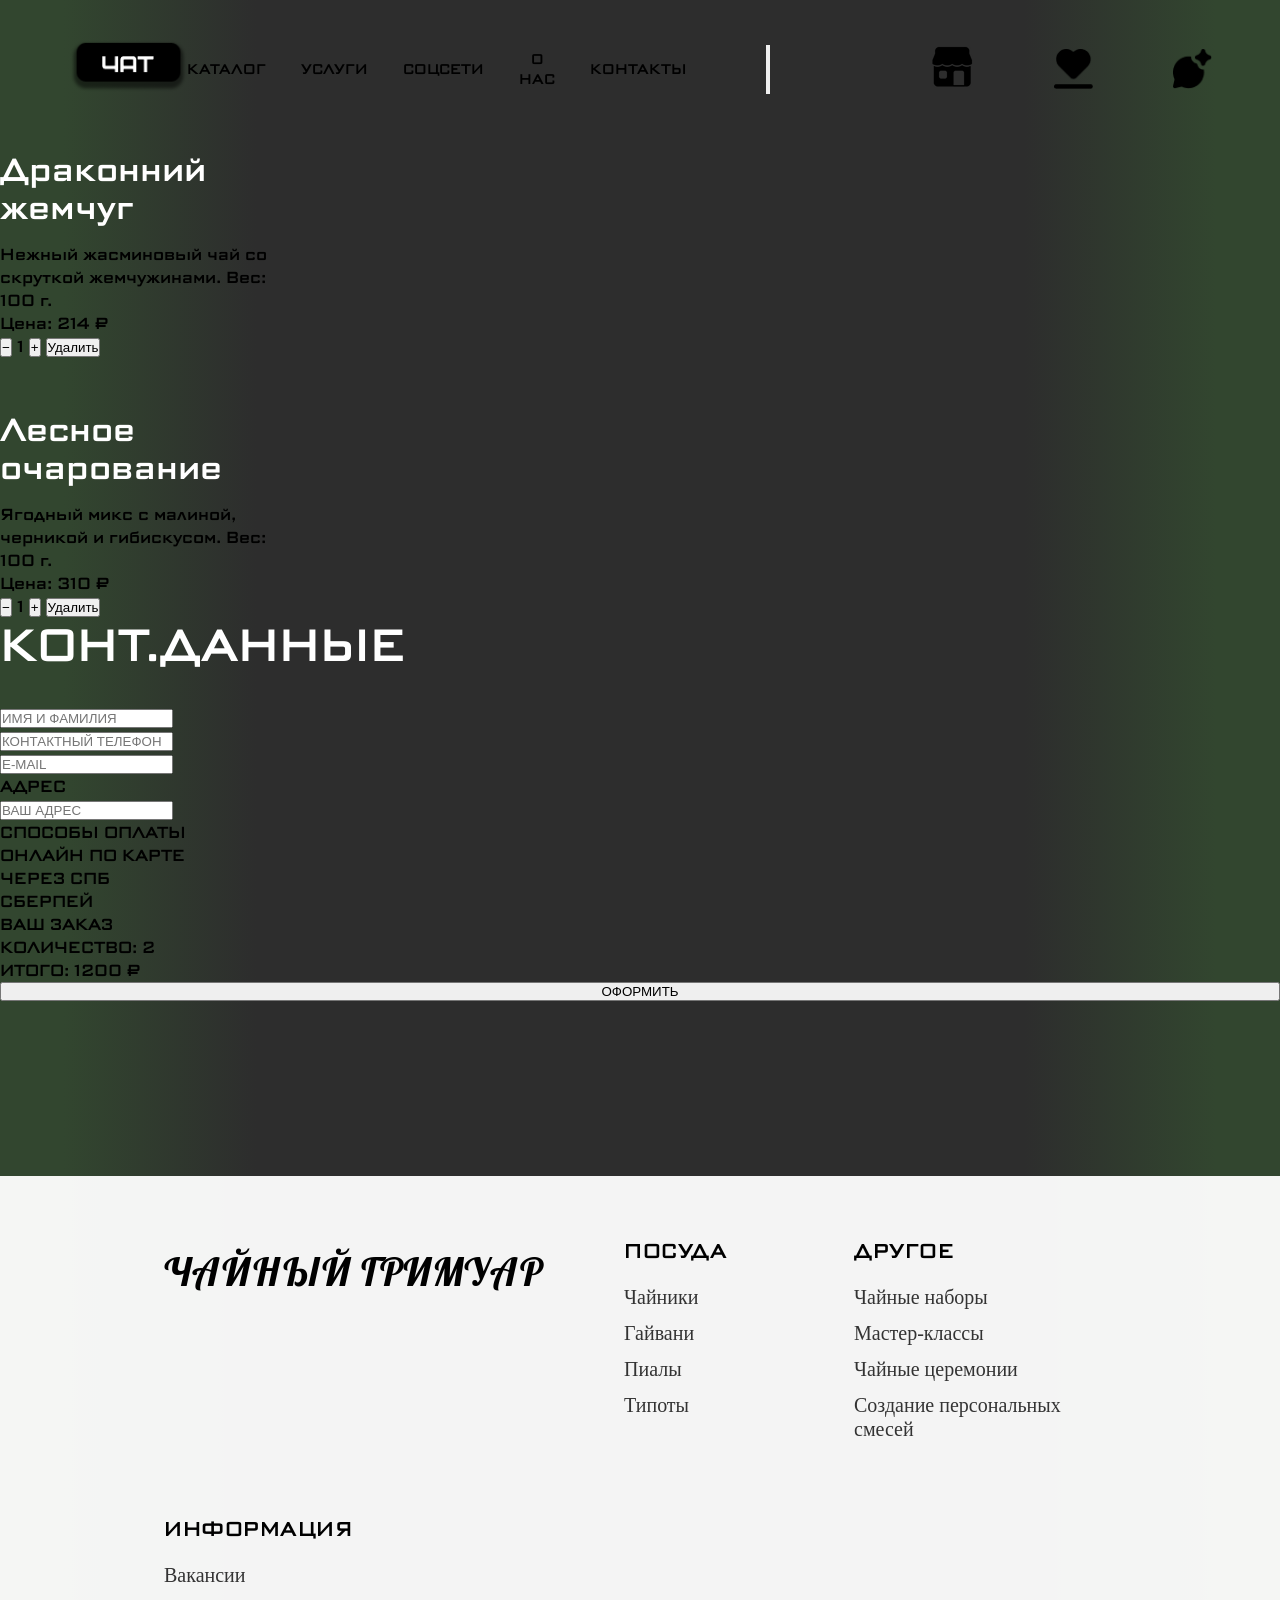
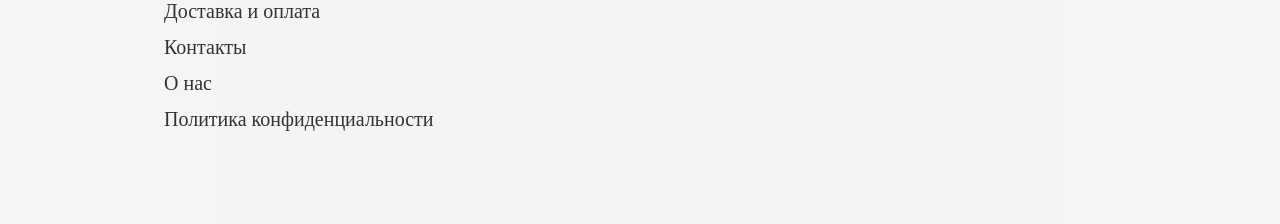
==== basket.html @ 6eab1c22 "Update basket.html" ====
<!DOCTYPE html>
<html lang="ru">
<head>
  <meta charset="UTF-8">
  <meta name="viewport" content="width=device-width, initial-scale=1.0, user-scalable=yes">
  <title>Корзина — Чайный магазин</title>
  <link rel="stylesheet" href="styles/stylebasked.css">
  <!-- Подключение шрифтов -->
    <link href="https://fonts.cdnfonts.com/css/figma-hand" rel="stylesheet">
    <link rel="stylesheet" href="styles/styles.css">
    <link rel="preconnect" href="https://fonts.googleapis.com">
<link rel="preconnect" href="https://fonts.gstatic.com" crossorigin>
<link href="https://fonts.googleapis.com/css2?family=Lobster&display=swap" rel="stylesheet">
    <link rel="preconnect" href="https://fonts.googleapis.com">
<link rel="preconnect" href="https://fonts.gstatic.com" crossorigin>
<link href="https://fonts.googleapis.com/css2?family=Science+Gothic:wght@100..900&display=swap" rel="stylesheet">
  
</head>
<body>
  <div class="page">
    <!-- Шапка -->
    <div class="header">
            <div class="icon-img-btn">
                <button class="special-icon-btn">
                    <img src="images/чат 3.png" alt="icon-img-btn">
                </button>
    </div>
        <div class="nav-links">
            <button class="nav-link">КАТАЛОГ</button>
            <button class="nav-link">УСЛУГИ</button>
            <button class="nav-link">СОЦСЕТИ</button>
            <button class="nav-link">О НАС</button>
            <button class="nav-link">КОНТАКТЫ</button>
        </div>
        <!-- правый блок: 3 иконки + кнопка -->
        <div class="right-group">
            <div class="social-icons">
                <button class="icon-btn">
                    <a href="index.html">
                    <button class="nav-link"><img src="images/главстр.png" alt="Главная">
                    </a>
                </button>
                <button class="social-icon"><img src="images/Union.png" alt="избранное"></button>
                <button class="social-icon"><img src="images/чат.png" alt="чат"></button>
            </div>
            <div class="special-icon-wrapper">
                <button class="special-icon-btn">
                  <a href="login.html">
                  <img src="images/логин1.png" alt="special icon">
                  </a>
                </button>
            </div>
        </div>
    </div>

    <!-- Карточки товаров (корзина) — пролистываются по две вниз, с управлением -->
    <div class="cart-section" id="cartSection">
      <div class="cart-items-container" id="cartContainer">
        <!-- карточки генерируются JS, но можно и статично для демонстрации -->
      </div>
      <!-- стрелки для добавления/удаления? по условию: "с возможностью удалить товар, добавить еще с помощью стрелки" 
           интерпретируем как внутри карточки стрелки количества и кнопка удаления -->
    </div>

        <!-- Блок КОНТ.ДАННЫЕ -->
    <div class="contacts-block">
      <div class="contacts-title">КОНТ.ДАННЫЕ</div>
      <div class="contact-field">
        <input type="text" placeholder="ИМЯ И ФАМИЛИЯ" id="nameInput">
      </div>
      <div class="contact-field">
        <input type="text" placeholder="КОНТАКТНЫЙ ТЕЛЕФОН" id="phoneInput">
      </div>
      <div class="contact-field">
        <input type="email" placeholder="E-MAIL" id="emailInput">
      </div>
    </div>

    <!-- Блок АДРЕС -->
    <div class="address-block">
      <div class="address-title">АДРЕС</div>
      <div class="address-field">
        <input type="text" placeholder="ВАШ АДРЕС" id="addressInput">
      </div>
    </div>

    <!-- Блок Способы оплаты -->
    <div class="payment-block">
      <div class="payment-title">СПОСОБЫ ОПЛАТЫ</div>
      <div class="payment-options" id="paymentOptions">
        <div class="payment-option" data-value="online">
          <div class="radio-circle" onclick="selectPayment(this)"></div>
          <span class="payment-text">ОНЛАЙН ПО КАРТЕ</span>
        </div>
        <div class="payment-option" data-value="spb">
          <div class="radio-circle" onclick="selectPayment(this)"></div>
          <span class="payment-text">ЧЕРЕЗ СПБ</span>
        </div>
        <div class="payment-option" data-value="sberpay">
          <div class="radio-circle" onclick="selectPayment(this)"></div>
          <span class="payment-text">СБЕРПЕЙ</span>
        </div>
      </div>
    </div>
 </div>
  
    <!-- ВАШ ЗАКАЗ -->
    <div class="order-summary">ВАШ ЗАКАЗ</div>
    <div class="order-details">
      <span>КОЛИЧЕСТВО:</span>
      <span id="totalQuantity">2</span>
    </div>
    <div class="total-block">
      <span>ИТОГО:</span>
      <span id="totalPrice">1200 ₽</span>
    </div>

    <!-- Кнопка ОФОРМИТЬ -->
    <button class="checkout-btn" id="checkoutButton">ОФОРМИТЬ</button>

    <!-- Подвал -->
    <footer class="footer">
    <div class="footer-content">
        <div class="footer-brand">
            <h2 class="brand-title">ЧАЙНЫЙ ГРИМУАР</h2>
        </div>
        <div class="footer-links">
            <div class="footer-column">
                <h3 class="column-title">ПОСУДА</h3>
                <ul class="footer-list">
                    <li><a href="#">Чайники</a></li>
                    <li><a href="#">Гайвани</a></li>
                    <li><a href="#">Пиалы</a></li>
                    <li><a href="#">Типоты</a></li>
                </ul>
            </div>
            <div class="footer-column">
                <h3 class="column-title">ДРУГОЕ</h3>
                <ul class="footer-list">
                    <li><a href="#">Чайные наборы</a></li>
                    <li><a href="#">Мастер-классы</a></li>
                    <li><a href="#">Чайные церемонии</a></li>
                    <li><a href="#">Создание персональных смесей</a></li>
                </ul>
            </div>
        </div>
        <div class="footer-info">
            <h3 class="column-title">ИНФОРМАЦИЯ</h3>
            <ul class="footer-list">
                <li><a href="#">Вакансии</a></li>
                <li><a href="#">Доставка и оплата</a></li>
                <li><a href="#">Контакты</a></li>
                <li><a href="#">О нас</a></li>
                <li><a href="#">Политика конфиденциальности</a></li>
            </ul>
        </div>
        <div class="image-section"></div>
    </div>
</footer>
    <script>
    
    (function() {
      // Данные товаров в корзине (чай)
      const products = [
        { id: 1, name: 'Драконний жемчуг', price: 214, quantity: 1, image: 'images/Rectangle 49.png',
    description: 'Нежный жасминовый чай со скруткой жемчужинами. Вес: 100 г.'
  },
        { id: 2, name: 'Лесное очарование', price: 310, quantity: 1, image: 'images/Rectangle 41.png',
    description: 'Ягодный микс с малиной, черникой и гибискусом. Вес: 100 г.'
  }
      ];

      const cartContainer = document.getElementById('cartContainer');
      const totalQuantitySpan = document.getElementById('totalQuantity');
      const totalPriceSpan = document.getElementById('totalPrice');

      // Функция пересчета итогов
      function updateTotals() {
        let totalQty = 0;
        let totalCost = 0;
        const cards = document.querySelectorAll('.product-card');
        cards.forEach(card => {
          const qtyEl = card.querySelector('.quantity-value');
          const price = parseInt(card.dataset.price);
          const qty = parseInt(qtyEl.textContent);
          totalQty += qty;
          totalCost += price * qty;
        });
        totalQuantitySpan.textContent = totalQty;
        totalPriceSpan.textContent = totalCost + ' ₽';
      }

      // Удаление товара
      window.deleteProduct = function(cardElement) {
        cardElement.remove();
        updateTotals();
        
      };

      // Изменение количества (стрелки)
      window.changeQuantity = function(button, delta) {
        const card = button.closest('.product-card');
        const qtySpan = card.querySelector('.quantity-value');
        let currentQty = parseInt(qtySpan.textContent);
        currentQty = Math.max(1, currentQty + delta); // минимум 1
        qtySpan.textContent = currentQty;
        updateTotals();
      };

      
      // Рендер одной карточки
     function renderProductCard(product) {
  const cardDiv = document.createElement('div');
  cardDiv.className = 'product-card';
  cardDiv.dataset.price = product.price;
  cardDiv.dataset.id = product.id;
  
  cardDiv.innerHTML = `
    <!-- Картинка товара -->
    <div class="product-image" style="background-image: url('${product.image}');"></div>
    
    <!-- Информация о товаре -->
    <div class="product-info">
      <div class="product-title">${product.name}</div>
      
      <!-- Описание чая (между названием и ценой) -->
      <div class="product-description">${product.description}</div>
      
      <div class="product-desc">Цена: ${product.price} ₽</div>
      <div class="product-controls">
        <button class="quantity-btn" onclick="changeQuantity(this, -1)">−</button>
        <span class="quantity-value">${product.quantity}</span>
        <button class="quantity-btn" onclick="changeQuantity(this, 1)">+</button>
        <button class="delete-btn" onclick="deleteProduct(this.closest('.product-card'))">Удалить</button>
      </div>
    </div>
  `;
  
  cartContainer.appendChild(cardDiv);
}

      // Инициализация корзины
      function initCart() {
        cartContainer.innerHTML = '';
        products.forEach(p => renderProductCard(p));
        
        const existingBtn = document.getElementById('addProductBtn');
        if (existingBtn) existingBtn.remove();
        addMoreBtn.id = 'addProductBtn';
        document.getElementById('cartSection').appendChild(addMoreBtn);
        updateTotals();
      }

      // Выбор способа оплаты (галочка в кружке)
      window.selectPayment = function(circleElement) {
        // снять выделение со всех кружков в блоке
        const allCircles = document.querySelectorAll('#paymentOptions .radio-circle');
        allCircles.forEach(c => c.classList.remove('checked'));
        // добавить checked на выбранный
        circleElement.classList.add('checked');
      };

  
      // Кнопка ОФОРМИТЬ (просто демонстрация)
      document.getElementById('checkoutButton').addEventListener('click', function() {
        const name = document.getElementById('nameInput').value || 'Не указано';
        const phone = document.getElementById('phoneInput').value || 'Не указан';
        const email = document.getElementById('emailInput').value || 'Не указан';
        const address = document.getElementById('addressInput').value || 'Не указан';
        const paymentSelected = document.querySelector('#paymentOptions .radio-circle.checked');
        const paymentMethod = paymentSelected ? paymentSelected.closest('.payment-option').dataset.value : 'не выбран';
        alert(`Заказ оформлен!\nИмя: ${name}\nТелефон: ${phone}\nEmail: ${email}\nАдрес: ${address}\nОплата: ${paymentMethod}\nСумма: ${totalPriceSpan.textContent}`);
      });

      // Старт
      initCart();
      // По умолчанию выберем первый способ оплаты
      const firstCircle = document.querySelector('#paymentOptions .radio-circle');
      if (firstCircle) firstCircle.classList.add('checked');
    })();
  </script>
</body>
</html>
---- styles/styles.css ----
* {
    margin: 0;
    padding: 0;
    box-sizing: border-box;
}

/* Убираем подчеркивание у всех ссылок */
a {
    text-decoration: none;
}

/* Или только для навигационных ссылок */
.nav-link {
    text-decoration: none;
    color: inherit;
}

/* Для ссылок в футере */
.footer-list a {
    text-decoration: none;
    color: #333;
}

/* При наведении тоже без подчеркивания */
.nav-link:hover {
    text-decoration: none;
    opacity: 0.7;
}

/* Основной фон body — градиент */
body {
    font-family: "Science Gothic", sans-serif;
    min-height: 100vh;
    font-style: normal;
    display: flex;
    flex-direction: column;
    background: linear-gradient(90deg, 
        #32462F 0%, 
        #32462F 5%, 
        #2D2D2D 20%, 
        #2D2D2D 80%, 
        #32462F 95%, 
        #32462F 100%);
    width: 100%;
}

/* Главный контейнер */
.container {
    width: 100%;
    max-width: 100%;
    margin: 0 auto;
    font-family: "Science Gothic", sans-serif;
    font-size: 14px;
    color: #000;
    flex: 1;
    display: flex;
    flex-direction: column;
}

/* Белый фон для верхней части */
.white-bg-section {
    background-color: white;
    width: 100%;
    margin: 0;
    padding: 0;
}

.image-bg-section {
    background-image: url('images/фон.png');
    background-size: cover;
    background-repeat: no-repeat;
    background-position: center;
    height: 770px;
    width: 100%;
    position: relative;
}

/* Контент внутри */
.content-wrapper {
    max-width: 1440px;
    margin: 0 auto;
    width: 100%;
    height: 100%;
}

/* ===== ШАПКА ===== */
.header {
    display: grid;
    grid-template-columns: 1fr auto 1fr;
    align-items: center;
    padding-top: 40px;
    padding-left: 60px;
    padding-right: 80px;
    width: 100%;
    position: relative;
    z-index: 2;
    flex-shrink: 0;
}

/* Левая кнопка-иконка */
.icon-img-btn img {
    display: block;
    align-items: center;
    height: 55px;
    background: none;
    cursor: pointer;
    width: auto;
    transition: opacity 0.2s;
}

.icon-img-btn img:hover {
    opacity: 0.7;
}

/* Навигация */
.nav-links {
    display: flex;
    gap: 35px;
    padding-right: 80px;
    justify-self: center;
    align-self: center;
}

.nav-link {
    font-family: "Science Gothic", sans-serif;
    font-size: 14px;
    color: rgb(0, 0, 0);
    background: none;
    border: none;
    cursor: pointer;
    padding: 0;
    transition: opacity 0.2s;
}

.nav-link:hover {
    opacity: 0.6;
}

/* Правый блок */
.right-group {
    display: flex;
    align-items: center;
    gap: 70px;
    justify-self: end;
}

.social-icons {
    display: flex;
    gap: 80px;
}

.social-icon {
    background: none;
    border: none;
    cursor: pointer;
    padding: 0;
    transition: opacity 0.2s;
}

.social-icon:hover {
    opacity: 0.7;
}

.social-icon img {
    display: block;
    height: 40px;
    width: auto;
}

.special-icon-wrapper {
    margin-right: 0;
}

.special-icon-btn {
    margin-left: 10px;
    background: none;
    border: none;
    cursor: pointer;
    padding: 0;
    transition: opacity 0.2s;
}

.special-icon-btn:hover {
    opacity: 0.7;
}

.special-icon-btn img {
    display: block;
    height: 52px;
    width: auto;
}

/* ===== HERO СЕКЦИЯ ===== */
.hero-section {
    display: grid;
    grid-template-columns: 1fr 1fr;
    gap: 40px;
    margin: 0 auto;
    padding-left: 80px;
    padding-right: 80px;
    padding-bottom: 100px;
    margin-top: 85px;
}

.hero-left {
    display: flex;
    flex-direction: column;
    align-items: flex-start;
    justify-content: flex-start;
}

.main-title {
    font-family: "Lobster", sans-serif;
    font-size: 95px;
    font-style: normal;
    line-height: 1.05;
    color: black;
    text-transform: uppercase;
    margin-left: 150px;
    letter-spacing: 2px;
    max-width: 600px;
}

.sub-text {
    font-family: "Science Gothic", sans-serif;
    font-size: 16px;
    color: black;
    margin-top: 23px;
    margin-left: 150px;
    max-width: 335px;
    line-height: 1.4;
}

.buy-btn {
    margin-top: 35px;
    margin-left: 150px;
    width: 260px;
    height: 40px;
    background-color: black;
    border-radius: 10px;
    border: none;
    cursor: pointer;
    font-family: "Science Gothic", sans-serif;
    font-size: 24px;
    color: white;
    display: flex;
    align-items: center;
    justify-content: center;
    transition: all 0.2s;
}

.buy-btn:hover {
    background-color: #333;
}

.hero-right {
    display: flex;
    justify-content: flex-end;
    align-items: flex-start;
}

.hero-image {
    max-width: 100%;
    height: auto;
    margin-top: -10px;
    margin-right: 10px;
    width: 510px;
    object-fit: contain;
}

/* ===== СЕКЦИЯ С ГРАДИЕНТНЫМ ФОНОМ ===== */
.gradient-bg-section {
    width: 100%;
    padding: 60px 80px;
    color: white;
}

.gradient-content {
    max-width: 1200px;
    margin: 0 auto;
    text-align: center;
}

.gradient-content h2 {
    font-family: "Lobster", sans-serif;
    font-size: 48px;
    margin-bottom: 30px;
}

.gradient-content p {
    font-family: "Science Gothic", sans-serif;
    font-size: 18px;
    line-height: 1.6;
    max-width: 800px;
    margin: 0 auto;
}

/* ===== СЕКЦИЯ НОВАЯ КОЛЛЕКЦИЯ ===== */
.new-collection-section {
    width: 100%;
    padding-top: 130px;
    padding-bottom: 0;
}

.section-title {
    font-family: "Science Gothic", sans-serif;
    font-size: 64px;
    color: white;
    text-align: center;
    margin: 0;
    font-weight: normal;
    letter-spacing: 2px;
}

/* ===== КЛИКАБЕЛЬНЫЕ КАРТИНКИ КОЛЛЕКЦИИ ===== */
.collection-item {
    flex-shrink: 0;
    position: relative;
    display: inline-block;
    cursor: pointer;
    border-radius: 20px;
    transition: all 0.3s ease;
}

.collection-item:hover {
    box-shadow: 0 0 0 6px #32462F, 0 0 0 12px #4a6b44;
    border-radius: 20px;
    transition: all 0.25s ease;
}

.collection-item:active {
    box-shadow: 0 0 0 6px #000000, 0 0 0 12px #1a1a1a, 0 0 20px 15px rgba(0, 0, 0, 0.5);
    transform: scale(0.98);
    transition: all 0.1s ease;
}

.collection-item:active::before {
    content: '';
    position: absolute;
    top: 50%;
    left: 50%;
    width: 100%;
    height: 100%;
    background: radial-gradient(circle, rgba(50, 70, 47, 0.4) 0%, rgba(0, 0, 0, 0) 70%);
    border-radius: 20px;
    transform: translate(-50%, -50%) scale(1);
    pointer-events: none;
    animation: ripple 0.3s ease-out;
}

@keyframes ripple {
    0% {
        transform: translate(-50%, -50%) scale(0.5);
        opacity: 1;
    }
    100% {
        transform: translate(-50%, -50%) scale(1.5);
        opacity: 0;
    }
}

.collection-link {
    display: block;
    text-decoration: none;
}

.collection-item img {
    width: auto;
    height: auto;
    max-width: 100%;
    display: block;
    border-radius: 20px;
    pointer-events: none;
}

.collection-items {
    display: flex;
    justify-content: flex-start;
    gap: 89px;
    margin-top: 75px;
    padding-left: 115px;
    padding-right: 115px;
    flex-wrap: wrap;
}

/* ===== СЕКЦИЯ С УСЛУГОЙ ===== */
.service-detail-section {
    width: 100%;
    padding-top: 11px;
    padding-bottom: 100px;
}

.service-content {
    display: flex;
    align-items: flex-start;
    justify-content: flex-start;
    gap: 70px;
    padding-left: 190px;
    padding-right: 190px;
    flex-wrap: wrap;
}

.service-image {
    flex-shrink: 0;
}

.service-image img {
    width: auto;
    height: auto;
    max-width: 100%;
    display: block;
}

.service-text-block {
    flex: 1;
    max-width: 600px;
}

.service-title {
    font-family: "Science Gothic", sans-serif;
    font-size: 40px;
    color: white;
    margin: 0 0 45px 0;
    font-weight: normal;
    line-height: 1.2;
}

.service-description {
    font-family: 'Figma Hand', 'Kalam', cursive;
    font-size: 20px;
    color: white;
    margin: 0 0 50px 0;
    line-height: 1.4;
    max-width: 500px;
}

.service-btn {
    width: 220px;
    height: 42px;
    background-color: black;
    border-radius: 10px;
    border: none;
    cursor: pointer;
    font-family: "Science Gothic", sans-serif;
    font-size: 24px;
    color: white;
    display: flex;
    align-items: center;
    justify-content: center;
    transition: all 0.3s ease;
}

.service-btn:hover {
    background-color: #333;
    transform: scale(1.02);
}

.service-btn:active {
    background-color: #1a1a1a;
    transform: scale(0.98);
}

/* ===== СЕКЦИЯ С МАСТЕР-КЛАССАМИ ===== */
.masterclass-section {
    background: linear-gradient(90deg, 
        #32462F 0%, 
        #32462F 5%, 
        #2D2D2D 20%, 
        #2D2D2D 80%, 
        #32462F 95%, 
        #32462F 100%);
    width: 100%;
    padding-top: 70px;
    padding-bottom: 100px;
}

.masterclass-content {
    display: flex;
    align-items: flex-start;
    justify-content: space-between;
    gap: 70px;
    padding-left: 190px;
    padding-right: 150px;
    flex-wrap: wrap;
}

.masterclass-text-block {
    flex: 1;
    max-width: 500px;
}

.masterclass-title {
    font-family: "Science Gothic", sans-serif;
    font-size: 40px;
    color: white;
    margin: 0 0 50px 0;
    font-weight: normal;
    line-height: 1.2;
}

.masterclass-description {
    font-family: 'Figma Hand', 'Kalam', cursive;
    font-size: 20px;
    color: white;
    margin: 0 0 75px 0;
    line-height: 1.4;
}

.masterclass-btn {
    width: 220px;
    height: 42px;
    background-color: black;
    border-radius: 10px;
    border: none;
    cursor: pointer;
    font-family: "Science Gothic", sans-serif;
    font-size: 24px;
    color: white;
    display: flex;
    align-items: center;
    justify-content: center;
    transition: all 0.3s ease;
}

.masterclass-btn:hover {
    background-color: #333;
    transform: scale(1.02);
}

.masterclass-btn:active {
    background-color: #1a1a1a;
    transform: scale(0.98);
}

.masterclass-image {
    flex-shrink: 0;
}

.masterclass-image img {
    width: auto;
    height: auto;
    max-width: 100%;
    display: block;
}

/* ===== СЕКЦИЯ О НАС ===== */
.about-section {
    background: linear-gradient(90deg, 
        #32462F 0%, 
        #32462F 5%, 
        #2D2D2D 20%, 
        #2D2D2D 80%, 
        #32462F 95%, 
        #32462F 100%);
    width: 100%;
    padding-top: 185px;
    padding-bottom: 100px;
}

.about-content {
    display: grid;
    grid-template-columns: 1fr;
    grid-template-areas: "stack";
    padding-left: 190px;
    padding-right: 375px;
}

.about-image {
    grid-area: stack;
    justify-self: start;
    z-index: 1;
}

.about-text-block {
    grid-area: stack;
    justify-self: end;
    align-self: start;
    width: 400px;
    z-index: 2;
}

.about-title {
    font-family: "Science Gothic", sans-serif;
    font-size: 64px;
    color: white;
    margin: 10px 0 0 0;
    font-weight: normal;
}

.about-description {
    font-family: 'Figma Hand', 'Kalam', cursive;
    font-size: 20px;
    color: white;
    margin: 0;
    line-height: 1.5;
}

/* ===== СЕКЦИЯ С ОТЗЫВАМИ ===== */
.reviews-title {
    font-family: "Science Gothic", sans-serif;
    font-size: 64px;
    color: white;
    text-align: center;
    margin: 0 0 0px 0;
    margin-bottom: 20px;
    font-weight: normal;
    position: relative;
    z-index: 1;
}

.reviews-section {
    width: 100%;
    padding-top: 0px;
    padding-bottom: 80px;
    position: relative;
}

.reviews-section::before {
    content: "";
    position: absolute;
    bottom: 0;
    left: 0;
    width: 100%;
    height: 740px;
    background: #334F2F;
    z-index: 0;
}

.carousel-container {
    position: relative;
    max-width: 1200px;
    margin: 0 auto;
    overflow: hidden;
    padding: 20px 0;
    z-index: 1;
}

.carousel-track {
    display: flex;
    gap: 30px;
    transition: transform 0.5s ease;
    will-change: transform;
}

.review-card {
    flex: 0 0 330px;
    height: 487px;
    background: white;
    border-radius: 20px;
    overflow: hidden;
}

.review-green-part {
    height: 367px;
    background: #55a53a;
    padding: 50px 30px 0 30px;
    position: relative;
}

.stars {
    color: #ffffff;
    font-size: 40px;
    letter-spacing: 5px;
    margin-bottom: 30px;
}

.review-text {
    color: white;
    font-family: 'Figma Hand', 'Kalam', cursive;
    font-size: 20px;
    line-height: 1.5;
}

.review-white-part {
    height: 120px;
    background: white;
    position: relative;
    display: flex;
    flex-direction: column;
    align-items: center;
    padding-top: 30px;
}

.avatar {
    width: 82px;
    height: 82px;
    border-radius: 50%;
    overflow: hidden;
    margin-top: -60px;
    margin-bottom: 20px;
    border: 3px solid #55a53a;
    background: white;
}

.avatar img {
    width: 100%;
    height: 100%;
    object-fit: cover;
}

.username {
    font-family: "Science Gothic", sans-serif;
    font-size: 20px;
    color: black;
    text-align: center;
}

.carousel-btn {
    position: absolute;
    top: 50%;
    transform: translateY(-50%);
    width: 50px;
    height: 50px;
    background: rgb(32, 67, 31);
    color: white;
    border: none;
    border-radius: 50%;
    font-size: 30px;
    cursor: pointer;
    z-index: 2;
    transition: all 0.3s ease;
    display: flex;
    align-items: center;
    justify-content: center;
}

.carousel-btn:hover {
    background: rgb(34, 80, 24);
}

.prev-btn {
    left: 20px;
}

.next-btn {
    right: 20px;
}

/* ===== СЕКЦИЯ КАТАЛОГА ТОВАРОВ ===== */
.services-section {
    width: 100%;
    padding-top: 160px;
    padding-bottom: 160px;
}

.services-title {
    font-family: "Science Gothic", sans-serif;
    font-size: 64px;
    color: white;
    text-align: center;
    padding-top: 160px;
    margin: 0;
}

.catalog-title {
    font-family: "Science Gothic", sans-serif;
    font-size: 64px;
    color: white;
    text-align: center;
    margin-top: 205px;
    font-weight: normal;
}

.catalog-top-btn {
    padding-left: 75px;
    margin-bottom: 65px;
}

.catalog-top-btn img {
    cursor: pointer;
    transition: opacity 0.3s ease;
}

.catalog-top-btn img:hover {
    opacity: 0.7;
}

.products-grid {
    display: flex;
    justify-content: flex-start;
    gap: 43px;
    padding-left: 75px;
    padding-right: 75px;
    flex-wrap: wrap;
}

.product-card {
    flex: 0 0 auto;
    width: calc(25% - 33px);
    min-width: 230px;
}

.product-image {
    position: relative;
    display: inline-block;
    width: 100%;
}

.product-image img:first-child {
    width: 100%;
    height: auto;
    display: block;
}

.product-btn {
    position: absolute;
    bottom: 100px;
    right: 80px;
    background: none;
    border: none;
    cursor: pointer;
    padding: 0;
    transition: all 0.3s ease;
}

.product-btn img {
    width: auto;
    height: auto;
}

.catalog-section .product-btn img {
    display: block;
    transition: filter 0.3s ease;
}

.catalog-section .product-btn:hover img {
    filter: brightness(0) saturate(100%) invert(58%) sepia(74%) saturate(455%) hue-rotate(81deg) brightness(96%) contrast(91%);
}

.catalog-section .product-btn.active img {
    filter: brightness(0) saturate(100%) invert(58%) sepia(74%) saturate(455%) hue-rotate(81deg) brightness(96%) contrast(91%);
}

.catalog-section .product-btn:active img {
    filter: brightness(0);
}

.product-title {
    font-family: "Science Gothic", sans-serif;
    font-size: 32px;
    color: white;
    margin-top: 30px;
    margin-bottom: 15px;
    line-height: 1.2;
}

.product-stars {
    color: #ffffff;
    font-size: 40px;
    letter-spacing: 5px;
    margin-bottom: 30px;
}

.product-price {
    display: flex;
    justify-content: space-between;
    align-items: center;
    font-family: "Science Gothic", sans-serif;
    font-size: 32px;
    color: white;
}

.price-btn {
    background: none;
    border: none;
    cursor: pointer;
    padding: 0;
    transition: transform 0.2s ease;
}

.price-btn:hover {
    transform: scale(1.05);
}

.price-btn:active {
    transform: scale(0.95);
}

.price-btn img {
    width: auto;
    height: auto;
    display: block;
}

/* ===== КНОПКА ПОКАЗАТЬ ЕЩЕ ===== */
.show-more-section {
    width: 100%;
    padding-top: 130px;
    padding-bottom: 0;
}

.show-more-btn {
    display: block;
    width: 327px;
    height: 82px;
    margin: 0 auto;
    background-color: white;
    border: none;
    border-radius: 15px;
    cursor: pointer;
    font-family: "Science Gothic", sans-serif;
    font-size: 32px;
    color: black;
    text-align: center;
    transition: all 0.3s ease;
}

.show-more-btn:hover {
    background-color: #e0e0e0;
    transform: scale(1.02);
}

.show-more-btn:active {
    background-color: #cccccc;
    transform: scale(0.98);
}

/* ===== СЕКЦИЯ СОЦСЕТИ ===== */
.social-section {
    width: 100%;
    padding-top: 205px;
    padding-bottom: 100px;
}

.social-title {
    font-family: "Science Gothic", sans-serif;
    font-size: 64px;
    color: white;
    text-align: center;
    margin: 0;
    font-weight: normal;
}

/* ===== СЕКЦИЯ С ИЗОБРАЖЕНИЯМИ И ТЕКСТОМ ===== */
.media-section {
    width: 100%;
    padding-top: 70px;
    padding-bottom: 100px;
    position: relative;
}

.media-section .content-wrapper {
    position: relative;
    min-height: 600px;
}

.media-main-image {
    position: absolute;
    right: 195px;
    top: 0;
    z-index: 1;
}

.media-main-image > img {
    display: block;
    width: auto;
    height: auto;
    max-width: 100%;
}

.media-overlay-image {
    position: absolute;
    bottom: -100px;
    left: -100px;
    z-index: 2;
}

.media-overlay-image img {
    display: block;
    width: auto;
    height: auto;
    filter: drop-shadow(2px 2px 4px rgba(0, 0, 0, 0.2));
}

.media-text-block {
    position: absolute;
    left: 180px;
    top: 195px;
    width: 440px;
    height: 251px;
    background: white;
    padding: 20px;
    box-sizing: border-box;
    display: flex;
    flex-direction: column;
    z-index: 3;
}

.media-description {
    font-family: 'Figma Hand', 'Kalam', cursive;
    font-size: 25px;
    color: black;
    line-height: 1.4;
    margin: 0;
    flex: 1;
}

.media-btn {
    position: absolute;
    left: 0px;
    top: 300px; 
    width: 290px;
    height: 81px;
    background-color: black;
    border: none;
    border-radius: 23px;
    cursor: pointer;
    font-family: "Science Gothic", sans-serif;
    font-size: 40px;
    color: #ffffff;
    padding: 25px 40px;
    margin-top: 50px;
    text-align: center;
    transition: all 0.3s ease;
    display: flex;
    align-items: center;
    justify-content: center;
    z-index: 3;
}

.media-btn:hover {
    background-color: #333;
    transform: scale(1.02);
}

.media-btn:active {
    background-color: #1a1a1a;
    transform: scale(0.98);
}

/* ===== СЕКЦИЯ С КОНТАКТАМИ ===== */
.contacts-section {
    width: 100%;
    padding-top: 390px;
    padding-bottom: 475px;
    position: relative;
    min-height: 500px;
}

.contacts-text-block {
    position: absolute;
    left: 190px;
    top: 290px;
    max-width: 500px;
}

.contacts-image {
    position: absolute;
    right: 40px;
    top: 290px;
}

.contacts-title {
    font-family: "Science Gothic", sans-serif;
    font-size: 45px;
    color: white;
    margin: 0 0 34px 0;
    font-weight: normal;
    line-height: 1.2;
}

.contacts-address {
    font-family: "Science Gothic", sans-serif;
    font-size: 25px;
    color: white;
    margin: 0 0 40px 0;
    line-height: 1.4;
}

.contacts-phone {
    font-family: "Science Gothic", sans-serif;
    font-size: 25px;
    color: white;
    margin: 0 0 34px 0;
}

.contacts-email {
    font-family: "Science Gothic", sans-serif;
    font-size: 25px;
    color: white;
    margin: 0;
}

.contacts-image img {
    display: block;
    width: auto;
    height: auto;
}

/* ===== FOOTER ===== */
.footer {
    width: 100%;
    background-color: rgba(255, 255, 255, 0.95);
    padding: 60px 164px 80px 164px;
    margin-top: 175px;
    position: relative;
    z-index: 1;
}

.footer-content {
    display: flex;
    justify-content: space-between;
    gap: 60px;
    flex-wrap: wrap;
}

.footer-brand {
    flex: 0;
    min-width: 400px;
}

.brand-title {
    font-family: "Lobster", sans-serif;
    font-size: 40px;
    color: #000000;
    margin: 10px 0;
    font-weight: normal;
    letter-spacing: 1px;
}

.footer-links {
    display: flex;
    gap: 80px;
    flex: 2;
}

.footer-column {
    min-width: 150px;
}

.column-title {
    font-family: "Science Gothic", sans-serif;
    font-size: 20px;
    color: #000000;
    margin-bottom: 20px;
    font-weight: normal;
    letter-spacing: 0.5px;
}

.footer-list {
    list-style: none;
    padding: 0;
    margin: 0;
}

.footer-list li {
    margin-bottom: 12px;
}

.footer-list a {
    font-family: 'Figma Hand', 'Kalam', cursive;
    font-size: 20px;
    color: #333;
    text-decoration: none;
    transition: color 0.3s ease;
}

.footer-list a:hover {
    color: #000;
    text-decoration: underline;
}

.footer-info {
    flex: 1;
    min-width: 200px;
}

/* ===== АДАПТИВНОСТЬ ===== */
@media (max-width: 1400px) {
    .media-main-image {
        right: 100px;
    }
    
    .media-text-block {
        left: 80px;
        width: 380px;
        height: auto;
        min-height: 251px;
    }
    
    .media-description {
        font-size: 20px;
    }
    
    .media-btn {
        left: 80px;
        width: 250px;
        height: 70px;
        font-size: 32px;
        top: calc(195px + 251px + 77px);
    }
}

@media (max-width: 1200px) {
    .masterclass-content {
        padding-left: 80px;
        padding-right: 80px;
        gap: 50px;
    }
    
    .masterclass-title {
        font-size: 32px;
    }
    
    .masterclass-description {
        font-size: 18px;
    }
    
    .carousel-container {
        max-width: 900px;
    }
    
    .about-content {
        padding-left: 80px;
        gap: 30px;
    }
    
    .about-title {
        font-size: 48px;
        margin-bottom: 50px;
    }
    
    .about-description {
        font-size: 18px;
    }
    
    .about-text-block {
        width: 350px;
        max-width: 350px;
    }
    
    .contacts-content {
        padding-left: 40px;
        padding-right: 40px;
        gap: 40px;
    }
    
    .contacts-title {
        font-size: 32px;
    }
    
    .contacts-address,
    .contacts-phone,
    .contacts-email {
        font-size: 20px;
    }
    
    .header {
        grid-template-columns: 1fr;
        gap: 20px;
        padding-left: 40px;
        padding-right: 40px;
    }
    
    .nav-links {
        margin-left: 0;
        flex-wrap: wrap;
        justify-content: center;
        justify-self: center;
    }
    
    .right-group {
        justify-self: center;
        flex-wrap: wrap;
    }
    
    .hero-section {
        grid-template-columns: 1fr;
        padding-left: 40px;
        padding-right: 40px;
    }
    
    .main-title {
        margin-left: 0;
        font-size: 70px;
    }
    
    .sub-text, 
    .buy-btn {
        margin-left: 0;
    }
    
    .hero-image {
        margin-right: 0;
        margin-top: 40px;
        width: 80%;
    }
    
    .gradient-bg-section {
        padding: 40px 20px;
    }
    
    .gradient-content h2 {
        font-size: 32px;
    }
    
    .footer {
        padding: 40px 40px;
    }
    
    .footer-brand {
        min-width: 250px;
    }
}

@media (max-width: 1100px) {
    .contacts-text-block {
        position: relative;
        left: auto;
        top: auto;
        margin: 0 auto;
        text-align: center;
    }
    
    .contacts-image {
        position: relative;
        right: auto;
        top: auto;
        margin: 40px auto 0;
        text-align: center;
    }
    
    .media-section .content-wrapper {
        display: flex;
        flex-direction: column;
        align-items: center;
        padding: 0 20px;
    }
    
    .media-main-image {
        position: relative;
        right: auto;
        top: auto;
        margin-bottom: 40px;
        text-align: center;
    }
    
    .media-text-block {
        position: relative;
        left: auto;
        top: auto;
        width: 100%;
        max-width: 440px;
        margin-bottom: 30px;
    }
    
    .media-btn {
        position: relative;
        left: auto;
        top: auto;
        margin: 0 auto;
        display: block;
    }
}

@media (max-width: 1000px) {
    .about-content {
        display: flex;
        flex-direction: column;
        padding-left: 40px;
        padding-right: 40px;
    }
    
    .about-text-block {
        width: 100%;
        margin-top: 40px;
    }
}

@media (max-width: 900px) {
    .masterclass-content {
        flex-direction: column-reverse;
        align-items: center;
        text-align: center;
        padding-left: 40px;
        padding-right: 40px;
    }
    
    .masterclass-text-block {
        text-align: center;
        display: flex;
        flex-direction: column;
        align-items: center;
        max-width: 100%;
    }
    
    .masterclass-title {
        font-size: 28px;
        margin-bottom: 30px;
    }
    
    .masterclass-description {
        margin-bottom: 50px;
    }
    
    .masterclass-section {
        padding-top: 50px;
    }
    
    .carousel-container {
        max-width: 690px;
    }
    
    .reviews-title {
        font-size: 48px;
    }
    
    .about-content {
        flex-wrap: wrap;
        justify-content: center;
        padding-left: 40px;
        padding-right: 40px;
        gap: 40px;
    }
    
    .about-text-block {
        width: 100%;
        max-width: 500px;
        text-align: center;
    }
    
    .about-title {
        font-size: 40px;
        margin-bottom: 40px;
    }
    
    .about-description {
        font-size: 18px;
        max-width: 100%;
    }
    
    .about-section {
        padding-top: 100px;
    }
    
    .contacts-section {
        padding-top: 100px;
    }
    
    .contacts-content {
        flex-direction: column;
        align-items: center;
        text-align: center;
    }
    
    .contacts-text-block {
        text-align: center;
        max-width: 100%;
    }
    
    .contacts-title {
        font-size: 28px;
    }
    
    .contacts-address,
    .contacts-phone,
    .contacts-email {
        font-size: 18px;
        text-align: center;
    }
    
    .contacts-image {
        margin-top: 40px;
    }
}

@media (max-width: 768px) {
    .masterclass-content {
        padding-left: 20px;
        padding-right: 20px;
        gap: 40px;
    }
    
    .masterclass-title {
        font-size: 24px;
    }
    
    .masterclass-description {
        font-size: 16px;
        margin-bottom: 40px;
    }
    
    .masterclass-btn {
        width: 180px;
        height: 38px;
        font-size: 18px;
    }
    
    .reviews-section {
        padding-top: 200px;
    }
    
    .reviews-title {
        font-size: 36px;
        margin-bottom: 50px;
    }
    
    .carousel-container {
        max-width: 330px;
    }
    
    .carousel-btn {
        width: 40px;
        height: 40px;
        font-size: 24px;
    }
    
    .about-content {
        padding-left: 20px;
        padding-right: 20px;
        gap: 30px;
    }
    
    .about-title {
        font-size: 32px;
        margin-bottom: 30px;
    }
    
    .about-description {
        font-size: 16px;
    }
    
    .about-section {
        padding-top: 80px;
    }
    
    .show-more-btn {
        width: 280px;
        height: 70px;
        font-size: 24px;
    }
    
    .show-more-section {
        padding-top: 80px;
    }
    
    .social-section {
        padding-top: 120px;
        padding-bottom: 60px;
    }
    
    .social-title {
        font-size: 40px;
    }
    
    .media-section {
        padding-top: 50px;
    }
    
    .media-text-block {
        width: 100%;
        max-width: 100%;
        padding: 15px;
    }
    
    .media-description {
        font-size: 18px;
    }
    
    .media-btn {
        width: 220px;
        height: 60px;
        font-size: 28px;
    }
    
    .media-main-image {
        right: auto;
        left: 0;
        width: 100%;
    }
    
    .media-main-image > img {
        width: 100%;
        height: auto;
    }
    
    .media-overlay-image {
        bottom: -20px;
        left: -20px;
    }
    
    .media-overlay-image img {
        width: 80px;
        height: auto;
    }
    
    .contacts-section {
        padding-top: 80px;
        padding-bottom: 60px;
    }
    
    .contacts-content {
        padding-left: 20px;
        padding-right: 20px;
    }
    
    .contacts-title {
        font-size: 24px;
        margin-bottom: 20px;
    }
    
    .contacts-address {
        margin-bottom: 25px;
    }
    
    .contacts-phone {
        margin-bottom: 20px;
    }
    
    .contacts-address,
    .contacts-phone,
    .contacts-email {
        font-size: 16px;
    }
    
    .footer {
        padding: 40px 20px 60px 20px;
    }
    
    .footer-content {
        flex-direction: column;
        gap: 30px;
    }
    
    .footer-brand {
        min-width: auto;
    }
    
    .brand-title {
        font-size: 30px;
    }
    
    .footer-links {
        flex-direction: column;
        gap: 30px;
    }
    
    .main-title {
        font-size: 48px;
    }
    
    .sub-text {
        font-size: 13px;
    }
    
    .buy-btn {
        width: 220px;
        font-size: 20px;
    }
    
    .nav-links {
        gap: 20px;
    }
    
    .social-icons {
        gap: 30px;
    }
    
    .special-icon-btn {
        margin-left: 40px;
    }
    
    .gradient-content h2 {
        font-size: 24px;
    }
    
    .gradient-content p {
        font-size: 14px;
    }
}

@media (max-width: 480px) {
    .show-more-btn {
        width: 240px;
        height: 60px;
        font-size: 20px;
    }
    
    .show-more-section {
        padding-top: 60px;
    }
    
    .social-section {
        padding-top: 80px;
        padding-bottom: 40px;
    }
    
    .social-title {
        font-size: 32px;
    }
}
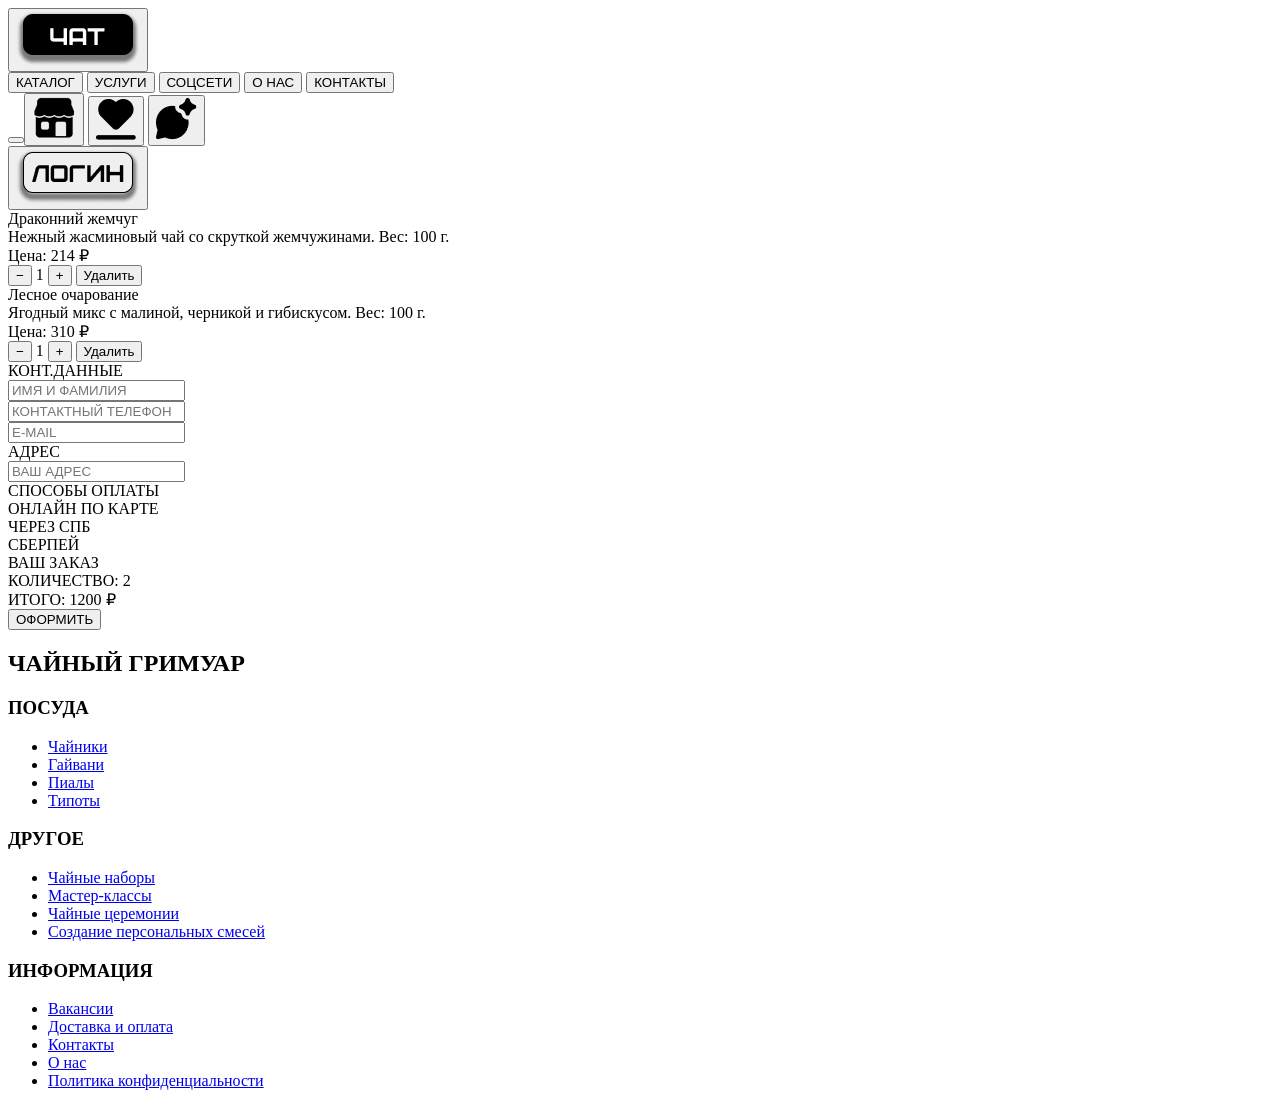
==== commit 8ef6c4ad: "Update basket.html" ====
--- a/basket.html
+++ b/basket.html
@@ -6,15 +6,6 @@
   <title>Корзина — Чайный магазин</title>
   <link rel="stylesheet" href="styles/stylebasked.css">
   <!-- Подключение шрифтов -->
-    <link href="https://fonts.cdnfonts.com/css/figma-hand" rel="stylesheet">
-    <link rel="stylesheet" href="styles/styles.css">
-    <link rel="preconnect" href="https://fonts.googleapis.com">
-<link rel="preconnect" href="https://fonts.gstatic.com" crossorigin>
-<link href="https://fonts.googleapis.com/css2?family=Lobster&display=swap" rel="stylesheet">
-    <link rel="preconnect" href="https://fonts.googleapis.com">
-<link rel="preconnect" href="https://fonts.gstatic.com" crossorigin>
-<link href="https://fonts.googleapis.com/css2?family=Science+Gothic:wght@100..900&display=swap" rel="stylesheet">
-  
 </head>
 <body>
   <div class="page">
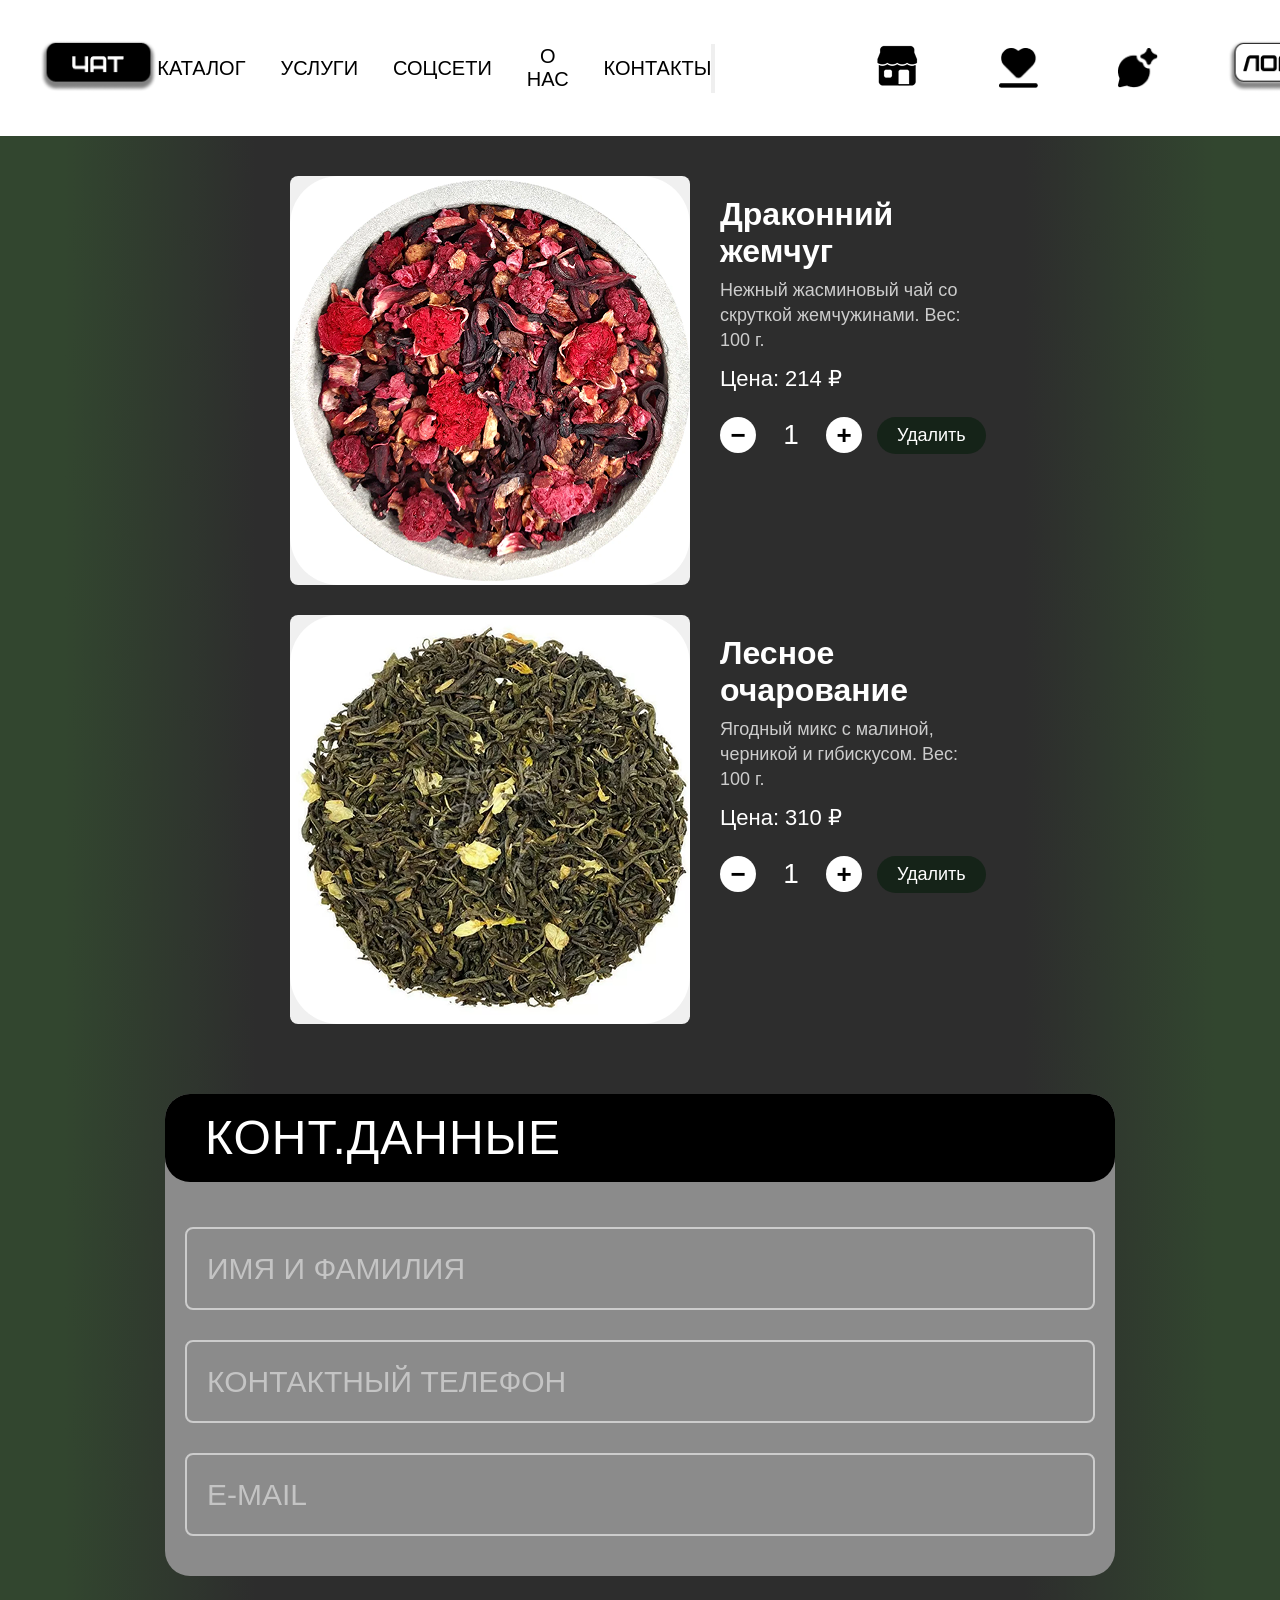
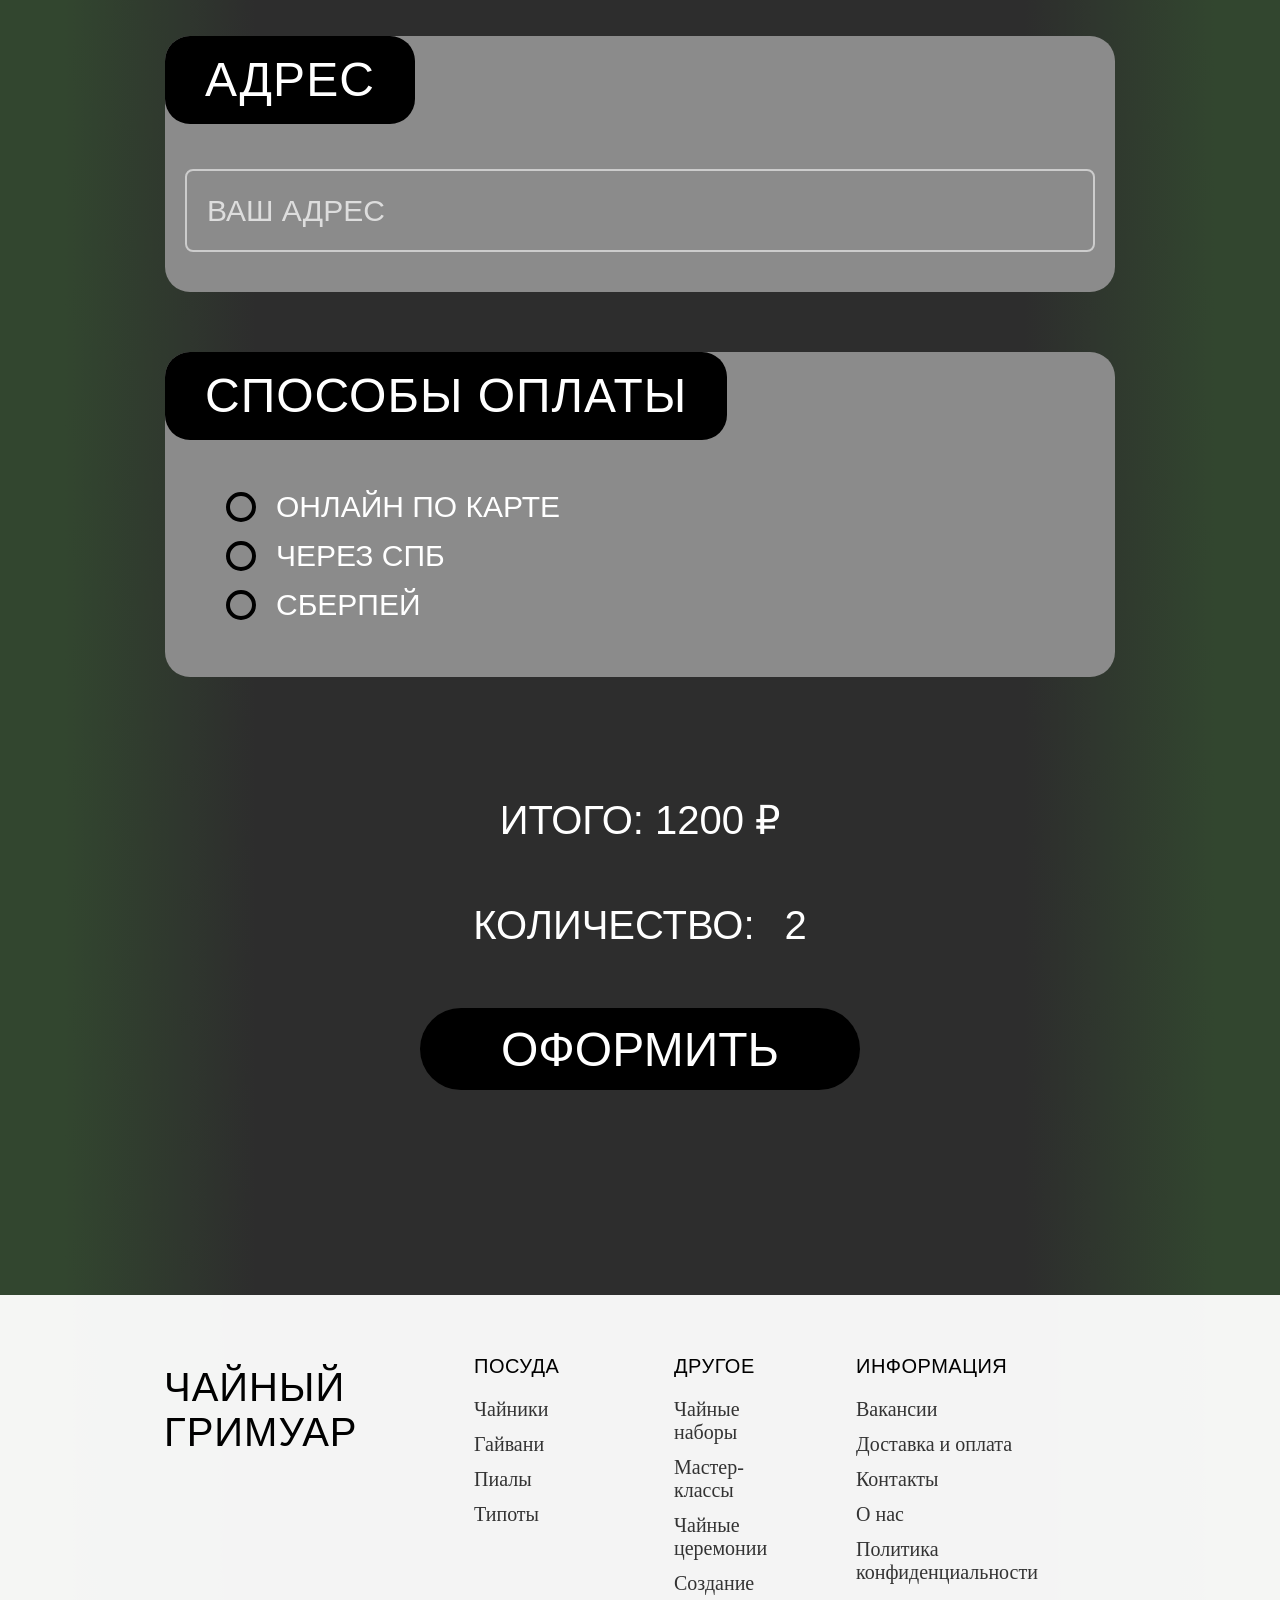
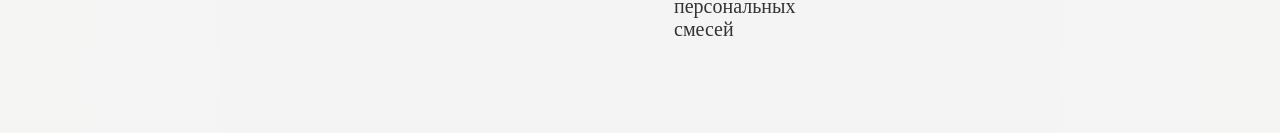
==== commit 8bb43595: "Update basket.html" ====
--- a/basket.html
+++ b/basket.html
@@ -4,8 +4,7 @@
   <meta charset="UTF-8">
   <meta name="viewport" content="width=device-width, initial-scale=1.0, user-scalable=yes">
   <title>Корзина — Чайный магазин</title>
-  <link rel="stylesheet" href="styles/stylebasked.css">
-  <!-- Подключение шрифтов -->
+  <link rel="stylesheet" href="styles/stylesbasket.css">
 </head>
 <body>
   <div class="page">
--- a/styles/stylesbasket.css
+++ b/styles/stylesbasket.css
@@ -0,0 +1,665 @@
+* {
+    margin: 0;
+    padding: 0;
+    box-sizing: border-box;
+}
+
+body {
+    font-family: "Science Gothic", sans-serif;
+    display: flex;
+    flex-direction: column;
+    background: linear-gradient(90deg, 
+        #32462F 0%, 
+        #32462F 5%, 
+        #2D2D2D 20%, 
+        #2D2D2D 80%, 
+        #32462F 95%, 
+        #32462F 100%);
+    width: 100%;
+     overflow-x: hidden; 
+}
+
+.page {
+    display: flex;
+    flex-direction: column;
+    align-items: center;
+    width: 100%;
+    margin: 0 auto;
+    padding: 0 0px 60px 0px;
+    position: relative;
+    min-height: auto;
+    height: auto;
+    gap: 0;
+}
+
+/* ===== ШАПКА ===== */
+.header {
+    display: grid;
+    background-color: #FFFFFF;  
+    grid-template-columns: 1fr auto 1fr;
+    align-items: center;
+    padding: 40px;
+    width: 100%;
+    max-width: 100%; 
+    position: relative;
+    z-index: 10; 
+    flex-shrink: 0;
+    order: 1;  
+}
+
+/* Левая иконка */
+.icon-img-btn {
+    background: none;
+    border: none;
+    cursor: pointer;
+    padding: 0;
+    transition: opacity 0.2s;
+}
+
+.icon-img-btn img {
+    display: block;
+    height: 55px;
+    width: auto;
+}
+
+.icon-img-btn:hover {
+    opacity: 0.7;
+}
+
+/* Центральная навигация */
+.nav-links {
+    display: flex;
+    gap: 35px;
+    justify-self: center;
+    align-self: center;
+}
+
+.nav-link {
+    font-family: "Science Gothic", sans-serif;
+    font-size: 20px;
+    color: #000000;
+    background: none;
+    border: none;
+    cursor: pointer;
+    padding: 0;
+    transition: opacity 0.2s;
+    text-decoration: none;
+}
+
+.nav-link:hover {
+    opacity: 0.6;
+}
+
+/* Правая группа */
+.right-group {
+    display: flex;
+    align-items: center;
+    gap: 70px;
+    justify-self: end;
+}
+
+.social-icons {
+    display: flex;
+    gap: 80px;
+}
+
+.social-icon {
+    background: none;
+    border: none;
+    cursor: pointer;
+    padding: 0;
+    transition: opacity 0.2s;
+}
+
+.social-icon img {
+    display: block;
+    height: 40px;
+    width: auto;
+}
+
+.social-icon:hover {
+    opacity: 0.7;
+}
+
+.special-icon-btn {
+    background: none;
+    border: none;
+    cursor: pointer;
+    padding: 0;
+    transition: opacity 0.2s;
+}
+
+.special-icon-btn img {
+    display: block;
+    height: 52px;
+    width: auto;
+}
+
+.special-icon-btn:hover {
+    opacity: 0.7;
+}
+
+/* ===== КАРТОЧКИ ТОВАРА ===== */
+.cart-section {
+    width: 100%;
+    max-width: 900px;
+    display: flex;
+    flex-direction: column;
+    align-items: center;
+    gap: 30px;
+    padding: 40px 20px;
+    order: 2; 
+}
+
+.cart-items-container {
+    display: flex;
+    flex-wrap: wrap;
+    justify-content: center;
+    gap: 30px;
+    width: 100%;
+}
+
+.product-card {
+    display: flex;
+    flex-wrap: wrap;
+    justify-content: center;
+    width: 100%;
+    max-width: 700px;
+    gap: 30px;
+}
+
+.product-image {
+    width: 400px;
+    height: 409px;
+    max-width: 100%;
+    background-size: cover;
+    background-position: center;
+    background-repeat: no-repeat;
+    background-color: #f0f0f0;
+    border-radius: 8px;
+    flex-shrink: 0;
+}
+
+.product-info {
+    color: white;
+    font-family: "Science Gothic", sans-serif;
+    display: flex;
+    flex-direction: column;
+    justify-content: flex-start;
+    padding-top: 20px;
+    flex: 1;
+    min-width: 200px;
+}
+
+.product-title {
+    font-size: 32px;
+    margin-bottom: 8px;
+    font-weight: bold;
+}
+
+.product-description {
+    font-size: 18px;
+    color: #cccccc;
+    margin-bottom: 12px;
+    line-height: 1.4;
+    font-family: "Science Gothic", sans-serif;
+}
+
+.product-desc {
+    font-size: 22px;
+    margin-bottom: 15px;
+    color: #ffffff;
+}
+
+.product-controls {
+    display: flex;
+    align-items: center;
+    gap: 15px;
+    margin-top: 10px;
+    flex-wrap: wrap;
+}
+
+.quantity-btn {
+    background: white;
+    border: none;
+    width: 36px;
+    height: 36px;
+    border-radius: 50%;
+    font-size: 26px;
+    display: flex;
+    align-items: center;
+    justify-content: center;
+    cursor: pointer;
+    font-weight: bold;
+    color: black;
+}
+
+.quantity-value {
+    font-size: 28px;
+    min-width: 40px;
+    text-align: center;
+    color: white;
+}
+
+.delete-btn {
+    background: #152318;
+    border: none;
+    color: white;
+    padding: 8px 20px;
+    border-radius: 20px;
+    font-family: "Science Gothic", sans-serif;
+    font-size: 18px;
+    cursor: pointer;
+    transition: background 0.3s;
+}
+
+.delete-btn:hover {
+    background: #0d1a10;
+}
+
+.empty-cart-message {
+    font-family: "Science Gothic", sans-serif;
+    font-size: 32px;
+    color: #888888;
+    text-align: center;
+    padding: 80px 20px;
+    width: 100%;
+    line-height: 1.6;
+    letter-spacing: 2px;
+    border: 2px dashed #555;
+    border-radius: 16px;
+    background: rgba(255, 255, 255, 0.03);
+}
+
+/* Пустая корзина */
+.empty-cart-message {
+    font-family: "Science Gothic", sans-serif;
+    font-size: 28px;
+    color: #999;
+    text-align: center;
+    padding: 60px 20px;
+    width: 100%;
+}
+
+/* Общий стиль для заголовков с чёрной подложкой */
+.contacts-title,
+.address-title,
+.payment-title {
+    font-family: "Science Gothic", sans-serif;
+    font-size: 48px;
+    color: white;
+    background-color: #000000;
+    display: inline-block;
+    padding: 20px 40px;
+    margin: 0 0 30px 0px;  
+    position: relative;
+    left: 0;
+    line-height: 1;
+    letter-spacing: 1px;
+    border-radius: 25px;
+}
+
+
+
+/* ===== БЛОК КОНТАКТНЫЕ ДАННЫЕ ===== */
+.contacts-block {
+    position: relative;
+    top: auto;
+    left: auto;
+    transform: none;
+    margin: 30px auto;
+    background-color: #8B8B8B;
+    border-radius: 4px;
+    display: flex;
+    flex-direction: column;
+    width: 100%;
+    max-width: 950px;
+    padding: 0 0 25px 0;
+    overflow: visible;
+    border-radius: 25px;
+    order: 3;  
+}
+
+
+.contact-field {
+    width: calc(100% - 40px);
+    height: 83px;
+    background-color: #8B8B8B;
+    border: 2px solid #ccc;
+    margin: 15px 20px;
+    font-family: "Science Gothic", sans-serif;
+    font-size: 30px;
+    color: white;
+    padding-left: 20px;
+    display: flex;
+    align-items: center;
+    position: relative;
+    border-radius: 8px;
+}
+
+.contact-field input {
+    width: 100%;
+    height: 100%;
+    background: transparent;
+    border: none;
+    outline: none;
+    font-family: "Science Gothic", sans-serif;
+    font-size: 30px;
+    color: white;
+    text-transform: uppercase;
+}
+
+.contact-field input::placeholder {
+    color: #ddd;
+    font-family: "Science Gothic", sans-serif;
+    opacity: 0.7;
+}
+
+/* ===== БЛОК АДРЕС ===== */
+.address-block {
+    position: relative;
+    top: auto;
+    left: auto;
+    transform: none;
+    margin: 30px auto;
+    background-color: #8B8B8B;
+    width: 100%;
+    max-width: 950px;
+    padding: 0 0 25px 0;
+    overflow: visible;
+    border-radius: 25px;
+    order: 4;  
+}
+
+
+.address-field {
+    width: calc(100% - 40px);
+    height: 83px;
+    background-color: #8B8B8B;
+    border: 2px solid #ccc;
+    font-family: "Science Gothic", sans-serif;
+    font-size: 30px;
+    padding-left: 20px;
+    display: flex;
+    align-items: center;
+    position: relative;
+    margin: 15px 20px;
+    border-radius: 8px;
+}
+
+.address-field input {
+    width: 100%;
+    height: 100%;
+    background: transparent;
+    border: none;
+    outline: none;
+    font-family: "Science Gothic", sans-serif;
+    font-size: 30px;
+    color: white;
+}
+
+.address-field input::placeholder {
+    color: #ddd;
+}
+
+/* ===== БЛОК СПОСОБЫ ОПЛАТЫ ===== */
+.payment-block {
+    position: relative;
+    top: auto;
+    left: auto;
+    transform: none;
+    margin: 30px auto;
+    background-color: #8B8B8B;
+    width: 100%;
+    max-width: 950px;
+    padding: 0 0 25px 0;
+    border-radius: 25px;
+    order: 5;  
+}
+
+
+.payment-options {
+    display: flex;
+    flex-direction: column;
+    gap: 15px;
+    padding: 20px 20px 30px 61px;
+}
+
+.payment-option {
+    display: flex;
+    align-items: center;
+    gap: 20px;
+    cursor: pointer;
+}
+
+.radio-circle {
+    width: 30px;
+    height: 30px;
+    border-radius: 50%;
+    border: 4px solid rgb(0, 0, 0);
+    display: flex;
+    align-items: center;
+    justify-content: center;
+    cursor: pointer;
+    background: transparent;
+    flex-shrink: 0;
+}
+
+.radio-circle.checked::after {
+    content: "";
+    width: 18px;
+    height: 18px;
+    background: rgb(0, 0, 0);
+    border-radius: 50%;
+}
+
+.payment-text {
+    font-family: "Science Gothic", sans-serif;
+    font-size: 30px;
+    color: white;
+    text-transform: uppercase;
+}
+
+/* ===== ВАШ ЗАКАЗ ===== */
+.order-summary {
+    position: absolute;
+    top: auto;
+    left: auto;
+    transform: none;
+    margin: 30px auto;
+    font-family: "Science Gothic", sans-serif;
+    font-size: 40px;
+    color: white;
+    order: 6;  
+}
+
+.order-details {
+    position: relative;
+   top: auto;
+    left: auto;
+    transform: none;
+    margin: 30px auto;
+    font-family: "Science Gothic", sans-serif;
+    font-size: 40px;
+    color: white;
+    display: flex;
+    gap: 30px;
+    order: 7;  
+}
+
+.total-block {
+    position: relative;
+   top: auto;
+    left: auto;
+    transform: none;
+    margin: 30px auto;
+    font-family: "Science Gothic", sans-serif;
+    font-size: 40px;
+    color: white;
+    order: 6;  
+}
+
+/* ===== КНОПКА ОФОРМИТЬ ===== */
+.checkout-btn {
+    position: relative;
+   top: auto;
+    left: auto;
+    transform: none;
+    margin: 30px auto;
+    width: 440px;
+    max-width: 90%;
+    height: 82px;
+    background-color: black;
+    border-radius: 41px;
+    display: flex;
+    align-items: center;
+    justify-content: center;
+    color: white;
+    font-family: "Science Gothic", sans-serif;
+    font-size: 48px;
+    cursor: pointer;
+    border: none;
+    text-transform: uppercase;
+    transition: background 0.3s;
+    order: 8;  
+}
+
+.checkout-btn:hover {
+    background: #222;
+}
+
+/* ===== ПОДВАЛ ===== */
+.footer {
+    width: 100%;
+    background-color: rgba(255, 255, 255, 0.95);
+    padding: 60px 164px 80px 164px;
+    margin-top: 175px;
+    position: relative;
+    z-index: 1;
+    order: 10;  
+}
+
+.footer-content {
+    display: flex;
+    justify-content: space-between;
+    gap: 60px;
+    flex-wrap: wrap;
+}
+
+.footer-brand {
+    flex: 1;
+    min-width: 250px;
+}
+
+.brand-title {
+    font-family: "Lobster", sans-serif;
+    font-size: 40px;
+    color: #000000;
+    margin: 10px 0;
+    font-weight: normal;
+    letter-spacing: 1px;
+}
+
+.footer-links {
+    display: flex;
+    gap: 80px;
+    flex: 2;
+}
+
+.footer-column {
+    min-width: 120px;
+}
+
+.column-title {
+    font-family: "Science Gothic", sans-serif;
+    font-size: 20px;
+    color: #000000;
+    margin-bottom: 20px;
+    font-weight: normal;
+    letter-spacing: 0.5px;
+}
+
+.footer-list {
+    list-style: none;
+    padding: 0;
+    margin: 0;
+}
+
+.footer-list li {
+    margin-bottom: 12px;
+}
+
+.footer-list a {
+    font-family: 'Figma Hand', 'Kalam', cursive;
+    font-size: 20px;
+    color: #333;
+    text-decoration: none;
+    transition: color 0.3s ease;
+}
+
+.footer-list a:hover {
+    color: #000;
+    text-decoration: underline;
+}
+
+.footer-info {
+    flex: 1;
+    min-width: 200px;
+}
+
+/* ===== ОБЩИЕ СТИЛИ ===== */
+input {
+    border: none;
+    background: transparent;
+}
+
+.hidden {
+    display: none;
+}
+
+/* ===== АДАПТИВНОСТЬ ===== */
+@media (max-width: 1200px) {
+    .header {
+        padding: 30px;
+        grid-template-columns: 1fr;
+        gap: 20px;
+    }
+    
+    .right-group {
+        justify-self: center;
+    }
+    
+    .footer {
+        padding: 40px 60px;
+    }
+    
+    .footer-content {
+        flex-direction: column;
+        gap: 40px;
+    }
+}
+
+@media (max-width: 768px) {
+    .product-image {
+        width: 100%;
+        height: 250px;
+    }
+    
+    .contacts-block,
+    .address-block,
+    .payment-block {
+        width: 95%;
+    }
+    
+    .checkout-btn {
+        width: 90%;
+        font-size: 36px;
+    }
+    
+    .order-summary,
+    .order-details,
+    .total-block {
+        left: 5%;
+        transform: translateX(0);
+    }
+}
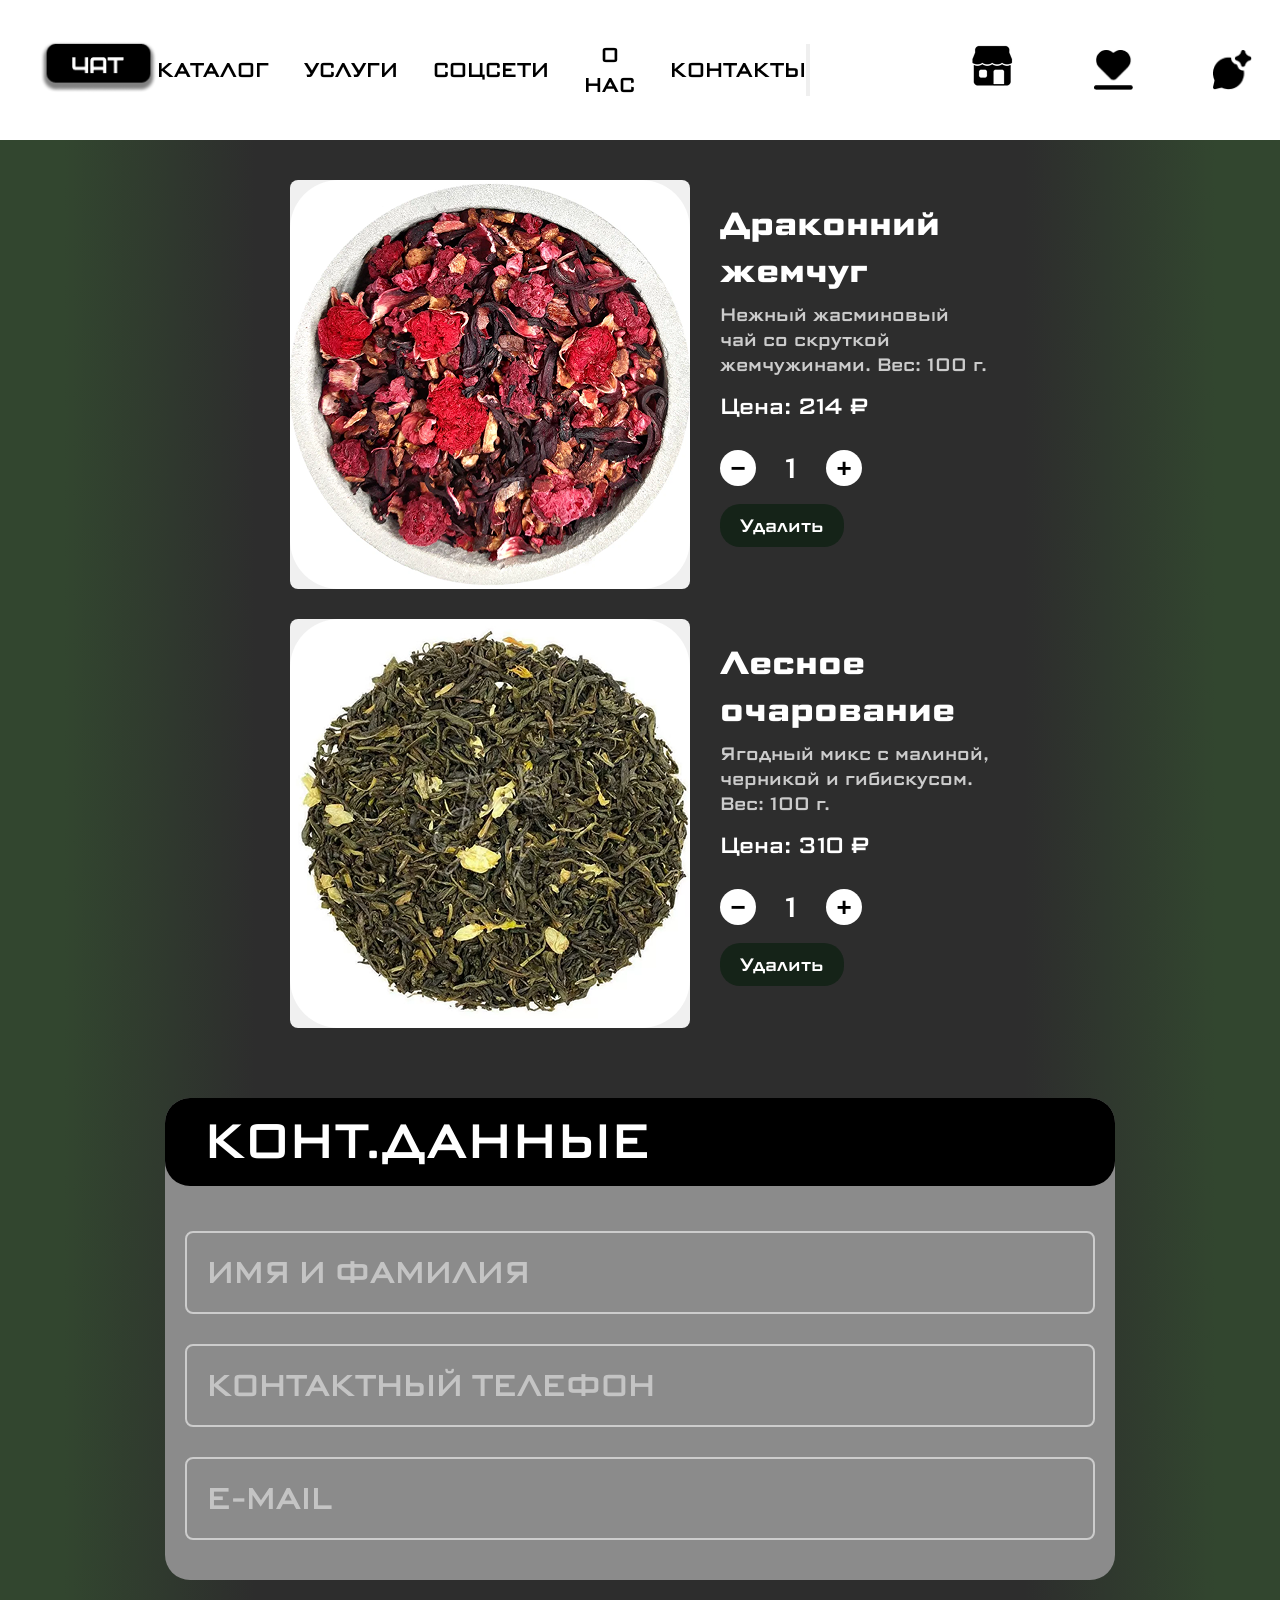
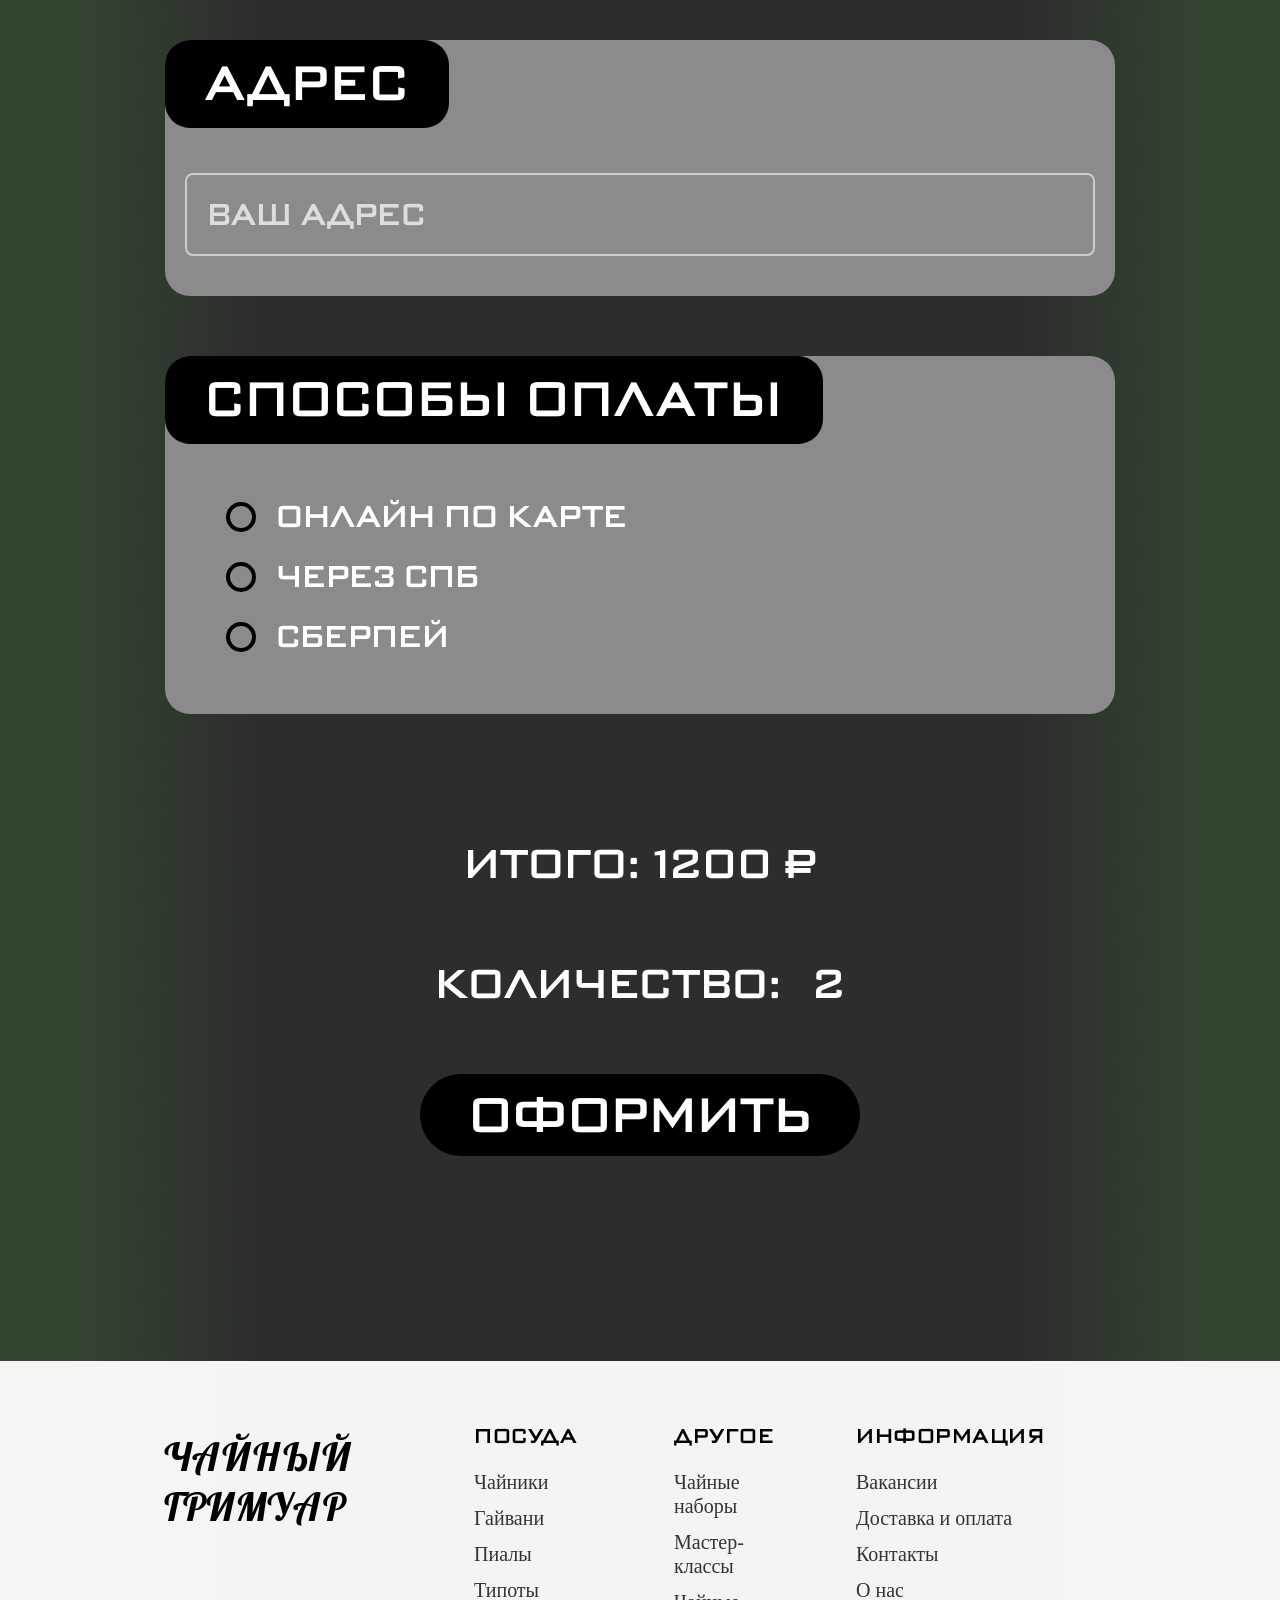
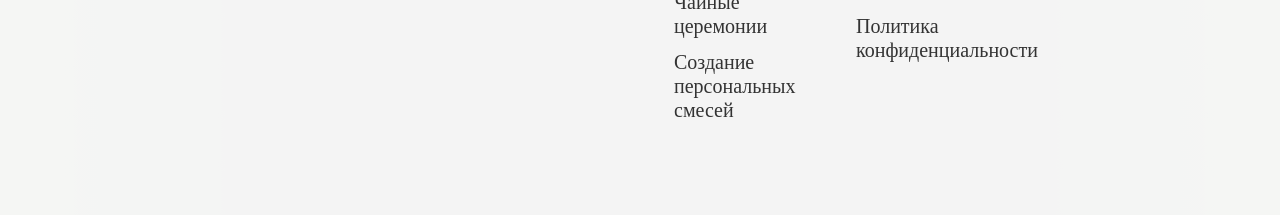
==== commit edcc15a1: "Update basket.html" ====
--- a/basket.html
+++ b/basket.html
@@ -5,6 +5,9 @@
   <meta name="viewport" content="width=device-width, initial-scale=1.0, user-scalable=yes">
   <title>Корзина — Чайный магазин</title>
   <link rel="stylesheet" href="styles/stylesbasket.css">
+  <link rel="preconnect" href="https://fonts.googleapis.com">
+<link rel="preconnect" href="https://fonts.gstatic.com" crossorigin>
+<link href="https://fonts.googleapis.com/css2?family=Lobster&family=Science+Gothic:wdth,wght@50,100..900&display=swap" rel="stylesheet">
 </head>
 <body>
   <div class="page">
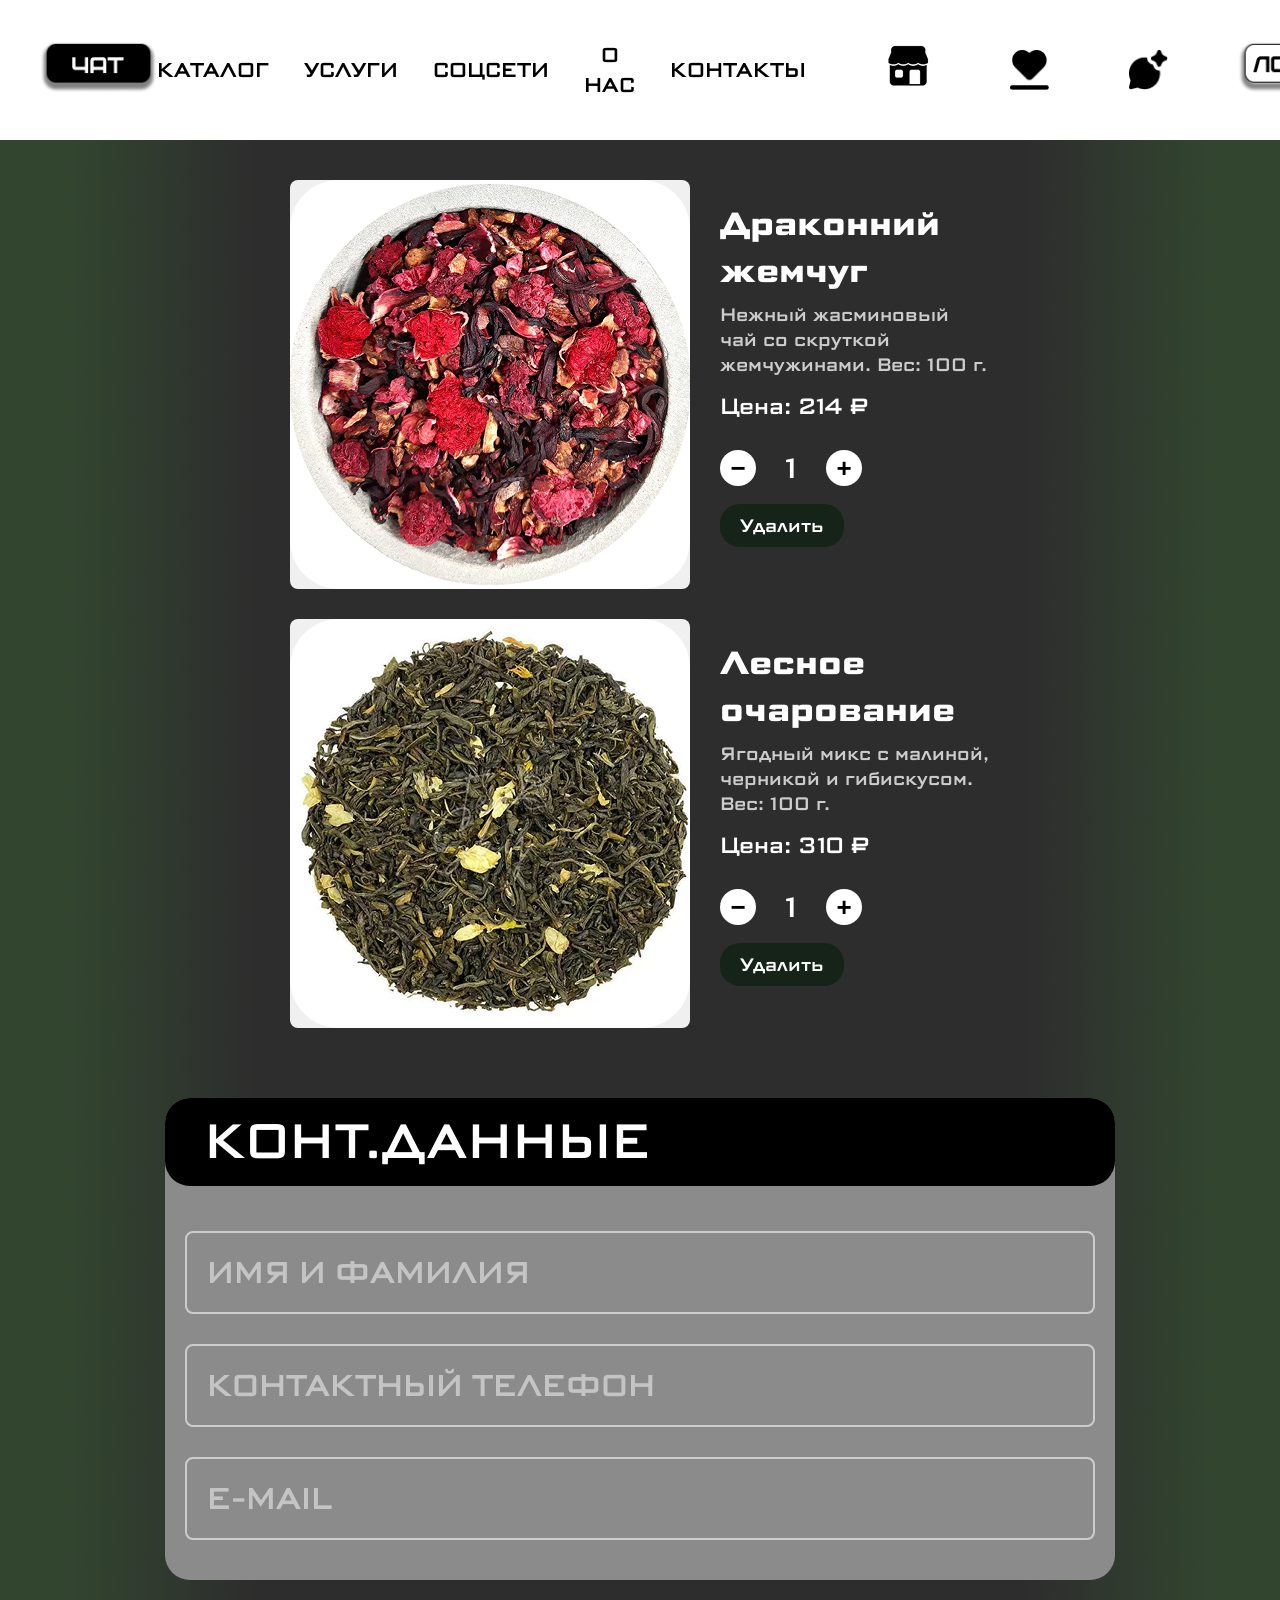
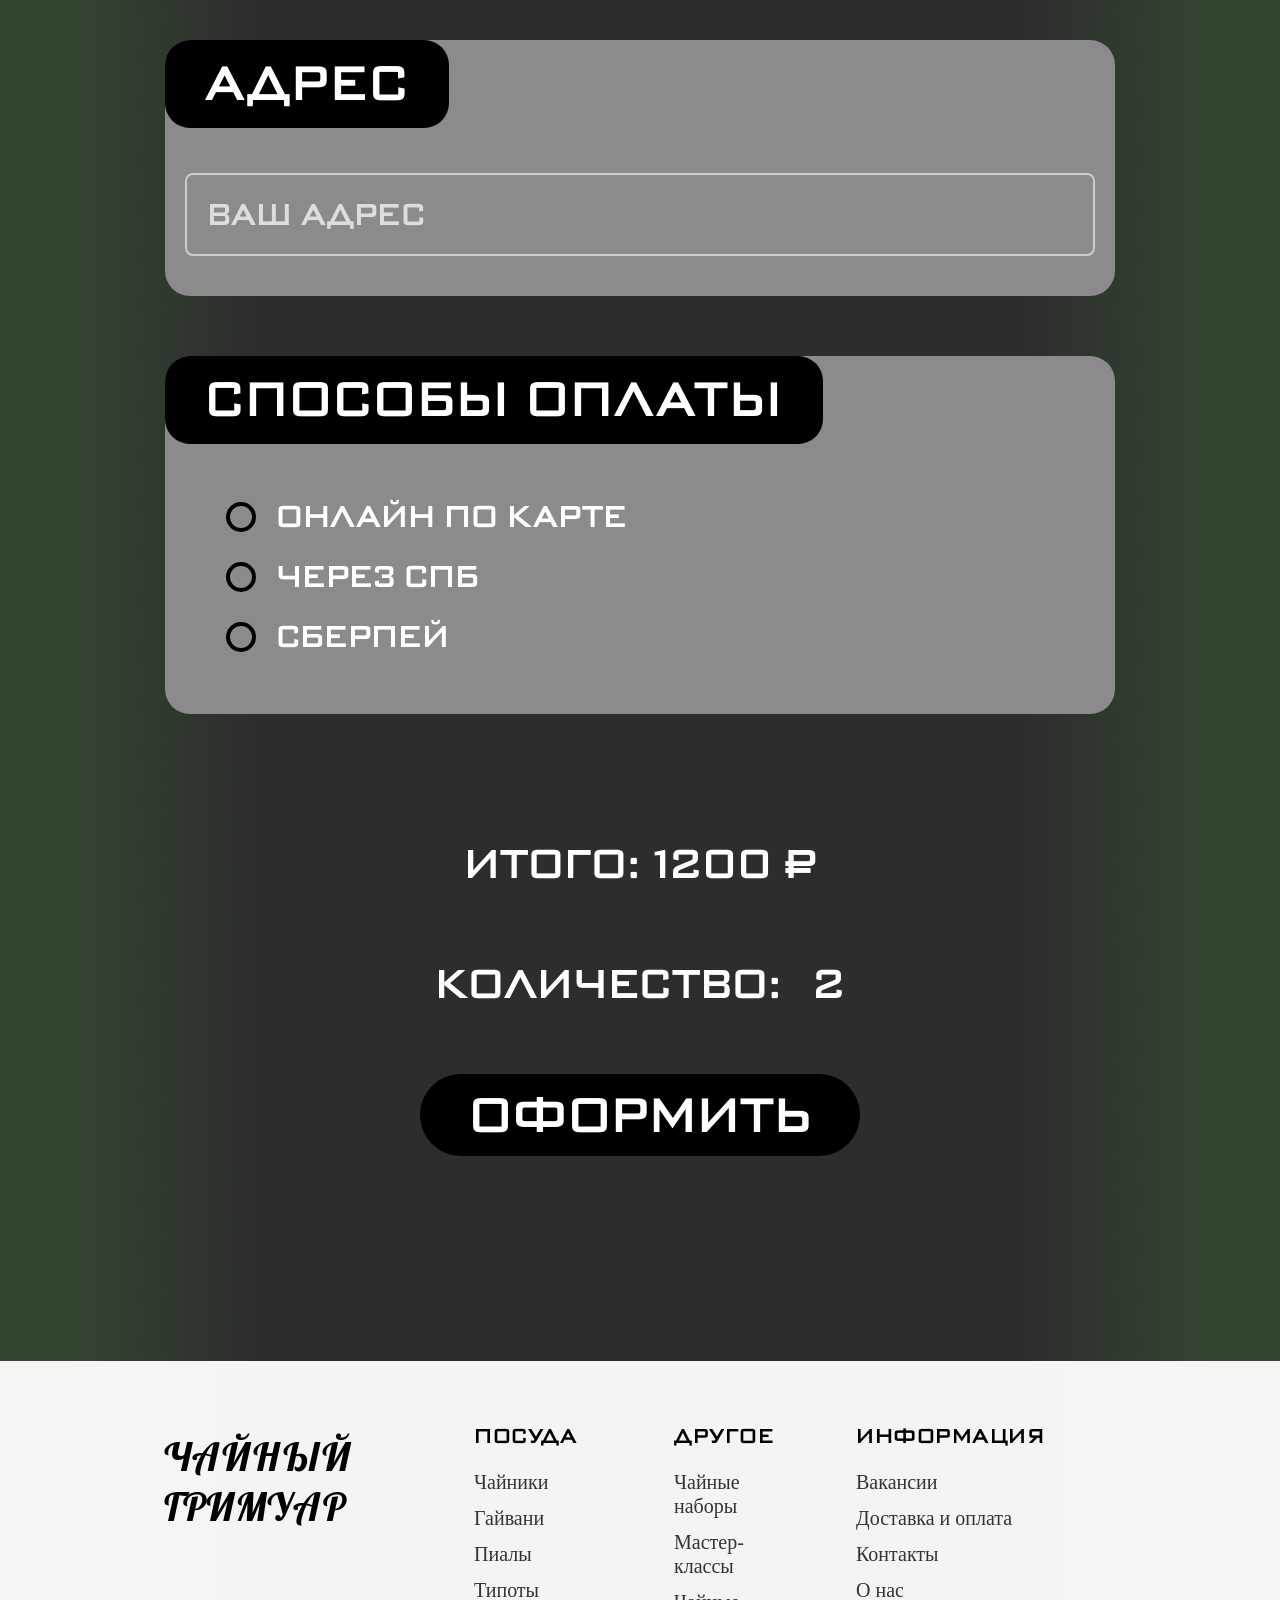
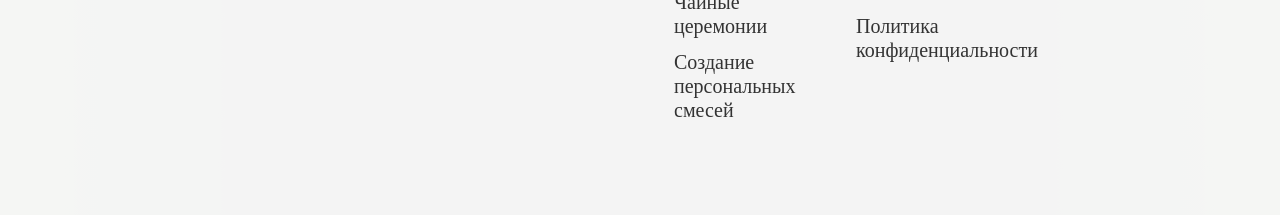
==== commit b063ca37: "Update basket.html" ====
--- a/basket.html
+++ b/basket.html
@@ -28,7 +28,6 @@
         <!-- правый блок: 3 иконки + кнопка -->
         <div class="right-group">
             <div class="social-icons">
-                <button class="icon-btn">
                     <a href="index.html">
                     <button class="nav-link"><img src="images/главстр.png" alt="Главная">
                     </a>
